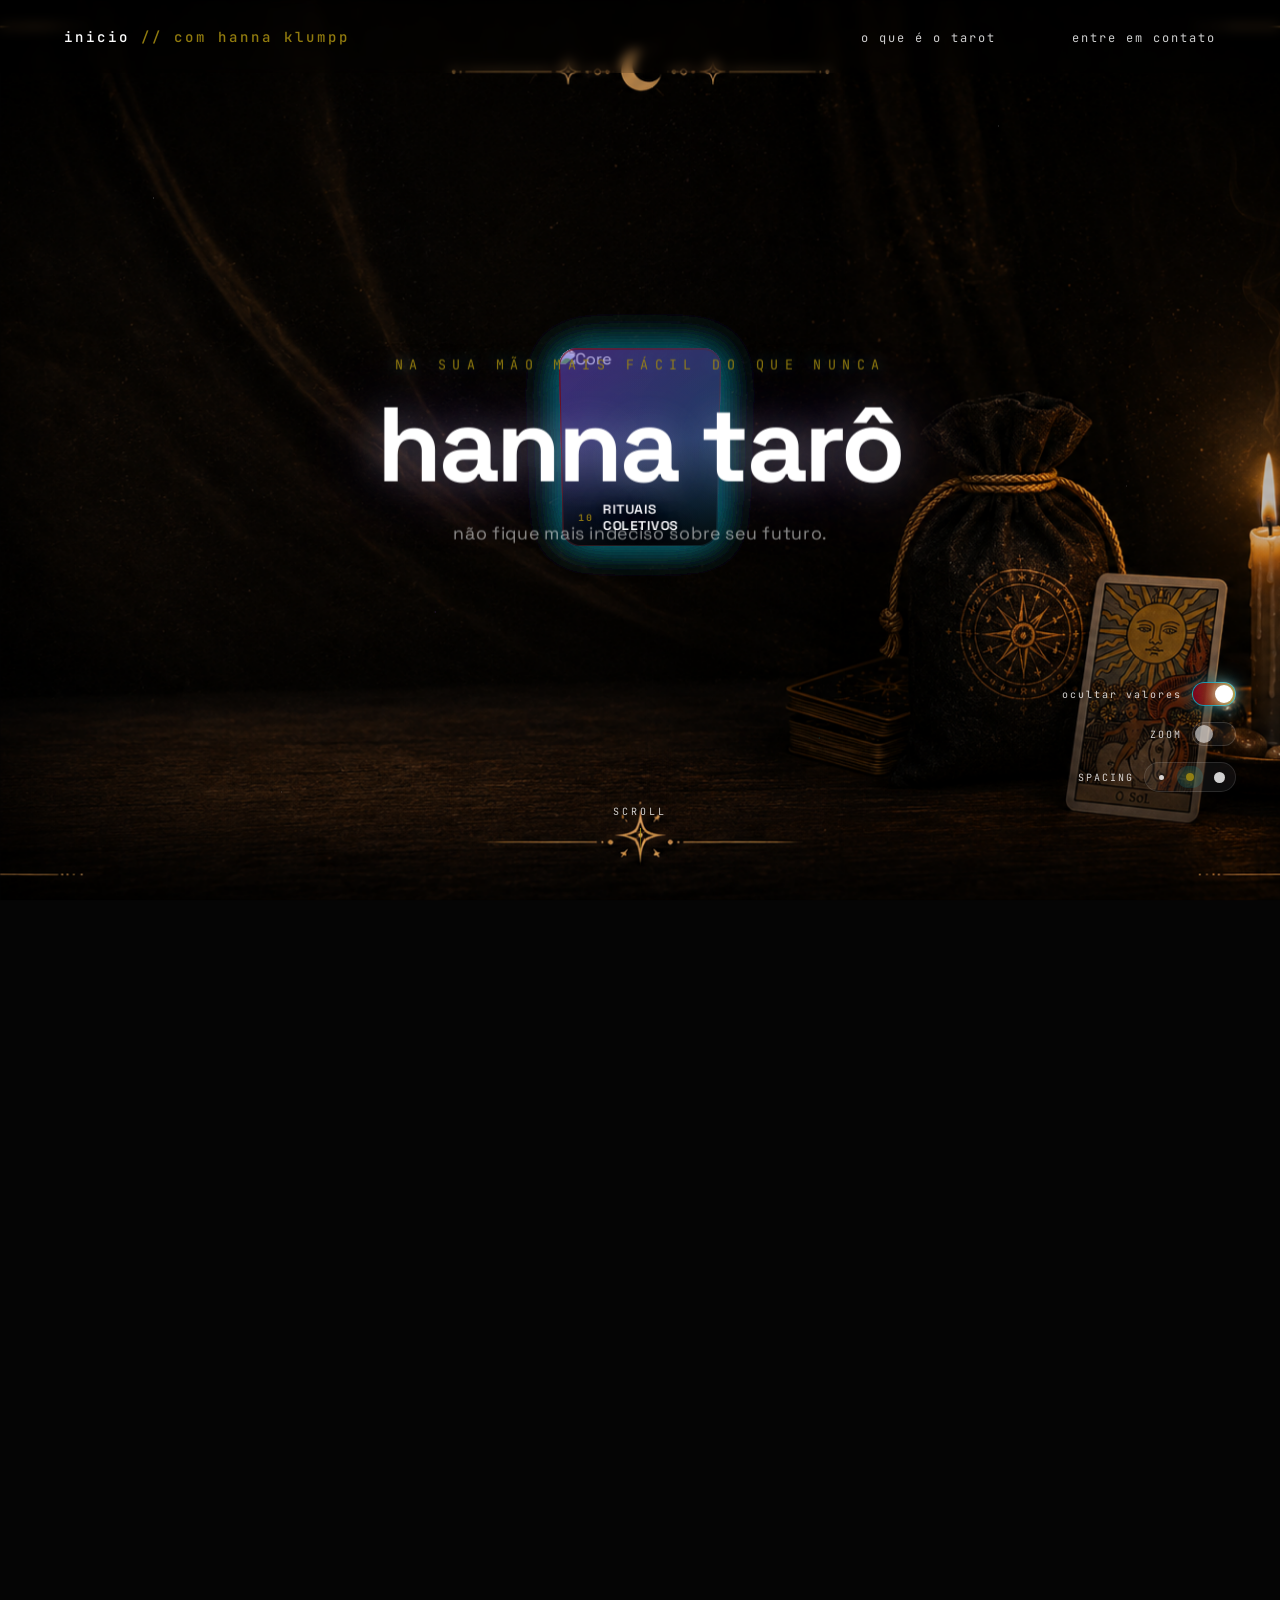
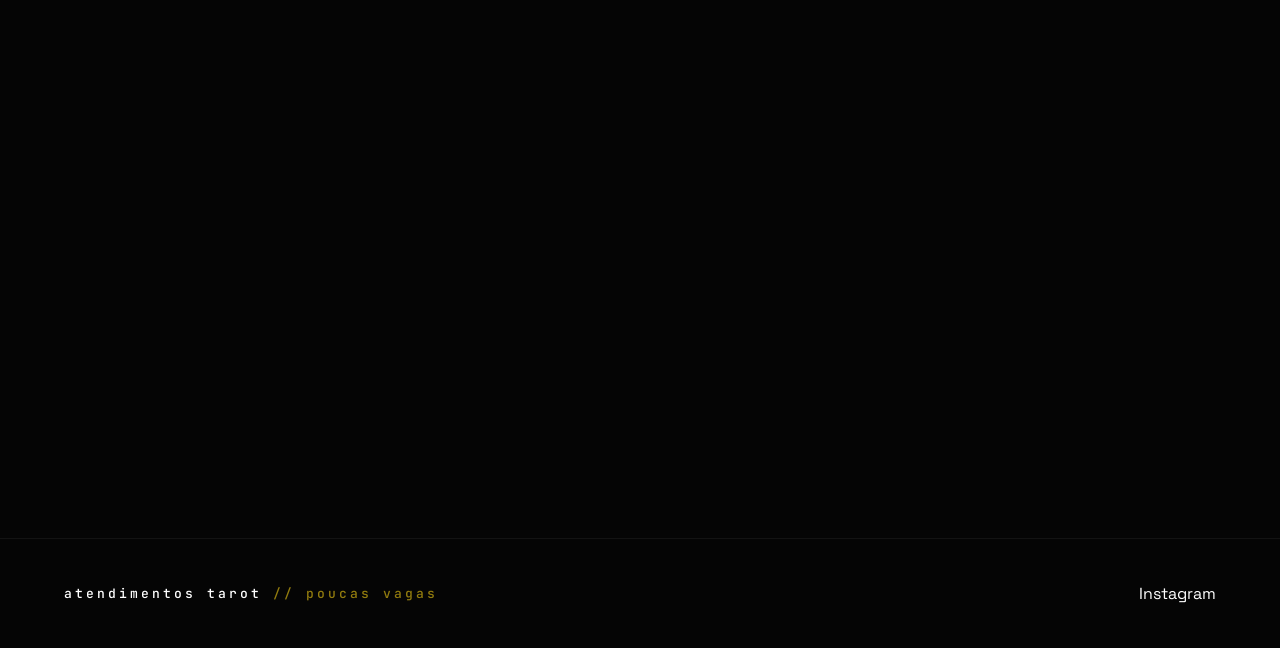
==== index.html @ 6a6d2244 "Adicionei CSS e JS ao index.html raiz" ====
<!DOCTYPE html>
<html lang="en">
<head>
  <meta charset="UTF-8">
  <title>Portfólio Hanna Klumpp</title>
  <!-- link para o CSS -->
  <link rel="stylesheet" href="taroapp/src/main/resource/static/tooplate-2167-orbital-style.css">
  <!-- link para o JS -->
  <script src="taroapp/src/main/resource/static/tooplate-1107-orbital-script.js" defer></script>
</head>
<meta charset="UTF-8">
<meta name="viewport" content="width=device-width, initial-scale=1.0">
<title>Consulta de Tarot Hanna Klumpp</title>

<!--

    Tooplate 2167 Orbital

    https://www.tooplate.com/view/2167-orbital

    Free HTML CSS Template

-->

<link rel="preconnect" href="https://fonts.googleapis.com">
<link rel="preconnect" href="https://fonts.gstatic.com" crossorigin>
<link href="https://fonts.googleapis.com/css2?family=Space+Grotesk:wght@400;500;600;700&family=JetBrains+Mono:wght@400;500&display=swap" rel="stylesheet">
<link rel="stylesheet" href="tooplate-2167-orbital-style.css">
</head>

<body class="visuals-on">

<div class="aura"></div>
<div class="stars"></div>

<nav class="nav">
  <div class="logo"><a href="#" class="logo">inicio<span> // com hanna klumpp</span></a></div>
  <ul class="nav-links">
    <li><a href="#system">o que é o tarot</a></li>
    <li><a href="#capabilities"></a></li>
    <li><a href="#launch">entre em contato</a></li>
  </ul>
  <button class="menu-toggle" aria-label="Open menu" aria-expanded="false">
    <span></span><span></span><span></span>
  </button>
</nav>

<div class="mobile-menu">
  <a href="#system">o que é o tarot</a>
  <a href="#capabilities"></a>
  <a href="#launch">entre em contato</a>
</div>

<header class="hero">
  <div class="stage">
    <div class="parallax">
      <div class="ring-tilt">
        <div class="ring" id="ring">

          <div class="panel">
            <div class="panel-face panel-face--text">
              <div class="p-num">1</div>
              <div>
                <div class="p-label">TIRAGEM INTUITIVA</div>
                <div class="p-meta">r$ 150,00</div>
              </div>
            </div>
            <div class="panel-face panel-face--image">
              <img src="images/image-01.jpg" alt="Vector" loading="lazy">
              <div class="panel-scrim"></div>
              <div class="panel-cap"><span class="p-num">1</span>TIRAGEM INTUITIVA</div>
            </div>
          </div>

          <div class="panel">
            <div class="panel-face panel-face--text">
              <div class="p-num">2</div>
              <div>
                <div class="p-label">TIRAGEM COMPLETA</div>
                <div class="p-meta">r$ 199,99</div>
              </div>
            </div>
            <div class="panel-face panel-face--image">
              <img src="images/image-02.jpg" alt="Prism" loading="lazy">
              <div class="panel-scrim"></div>
              <div class="panel-cap"><span class="p-num">2</span>TIRAGEM COMPLETA</div>
            </div>
          </div>

          <div class="panel">
            <div class="panel-face panel-face--text">
              <div class="p-num">3</div>
              <div>
                <div class="p-label">VELA COM INTENÇÃO</div>
                <div class="p-meta">r$ 60,00</div>
              </div>
            </div>
            <div class="panel-face panel-face--image">
              <img src="images/image-03.jpg" alt="Pulse" loading="lazy">
              <div class="panel-scrim"></div>
              <div class="panel-cap"><span class="p-num">3</span>VELA COM INTENÇÃO</div>
            </div>
          </div>

          <div class="panel">
            <div class="panel-face panel-face--text">
              <div class="p-num">4</div>
              <div>
                <div class="p-label">TRABALHO AMOROSO</div>
                <div class="p-meta">r$ 150,00</div>
              </div>
            </div>
            <div class="panel-face panel-face--image">
              <img src="images/image-04.jpg" alt="Nova" loading="lazy">
              <div class="panel-scrim"></div>
              <div class="panel-cap"><span class="p-num">4</span>TRABALHO AMOROSO</div>
            </div>
          </div>

          <div class="panel">
            <div class="panel-face panel-face--text">
              <div class="p-num">5</div>
              <div>
                <div class="p-label">TRABALHO PARA PODER PESSOAL</div>
                <div class="p-meta">r$ 150,00</div>
              </div>
            </div>
            <div class="panel-face panel-face--image">
              <img src="images/image-05.jpg" alt="Flux" loading="lazy">
              <div class="panel-scrim"></div>
              <div class="panel-cap"><span class="p-num">5</span>TRABALHO PARA PODER PESSOAL</div>
            </div>
          </div>

          <div class="panel">
            <div class="panel-face panel-face--text">
              <div class="p-num">6</div>
              <div>
                <div class="p-label">CRISTAIS</div>
                <div class="p-meta">+ adicionais p energizar r$ 20,00</div>
              </div>
            </div>
            <div class="panel-face panel-face--image">
              <img src="images/image-06.jpg" alt="Halo" loading="lazy">
              <div class="panel-scrim"></div>
              <div class="panel-cap"><span class="p-num">6</span>CRISTAIS</div>
            </div>
          </div>

          <div class="panel">
            <div class="panel-face panel-face--text">
              <div class="p-num">7</div>
              <div>
                <div class="p-label">SALMOS HOODOO</div>
                <div class="p-meta">+ adicionais p energizar r$ 20,00</div>
              </div>
            </div>
            <div class="panel-face panel-face--image">
              <img src="images/image-07.jpg" alt="Drift" loading="lazy">
              <div class="panel-scrim"></div>
              <div class="panel-cap"><span class="p-num">7</span>SALMOS HOODOO</div>
            </div>
          </div>

          <div class="panel">
            <div class="panel-face panel-face--text">
              <div class="p-num">8</div>
              <div>
                <div class="p-label">INCENSOS</div>
                <div class="p-meta">+ adicionais p energizar r$ 20,00</div>
              </div>
            </div>
            <div class="panel-face panel-face--image">
              <img src="images/image-08.jpg" alt="Echo" loading="lazy">
              <div class="panel-scrim"></div>
              <div class="panel-cap"><span class="p-num">8</span>INCENSOS</div>
            </div>
          </div>

          <div class="panel">
            <div class="panel-face panel-face--text">
              <div class="p-num">9</div>
              <div>
                <div class="p-label">fale cmg</div>
                <div class="p-meta">1199853-6426</div>
              </div>
            </div>
            <div class="panel-face panel-face--image">
              <img src="images/image-09.jpg" alt="Zenith" loading="lazy">
              <div class="panel-scrim"></div>
              <div class="panel-cap"><span class="p-num">9</span>fale cmg</div>
            </div>
          </div>

          <div class="panel">
            <div class="panel-face panel-face--text">
              <div class="p-num">10</div>
              <div>
                <div class="p-label">RITUAIS COLETIVOS</div>
                <div class="p-meta">consultar agenda</div>
              </div>
            </div>
            <div class="panel-face panel-face--image">
              <img src="images/image-10.jpg" alt="Core" loading="lazy">
              <div class="panel-scrim"></div>
              <div class="panel-cap"><span class="p-num">10</span>RITUAIS COLETIVOS</div>
            </div>
          </div>

        </div>
      </div>
      <div class="hero-text">
        <div class="eyebrow">NA SUA MÃO MAIS FÁCIL DO QUE NUNCA</div>
        <h1> hanna tarô </h1>
        <p> não fique mais indeciso sobre seu futuro.</p>
      </div>
    </div>
  </div>
  <div class="hero-controls">
    <div class="ctrl">
      <span class="ctrl-label">ocultar valores</span>
      <button class="switch" id="visualsSwitch" role="switch" aria-checked="true" aria-label="Toggle image visuals">
        <span class="knob"></span>
      </button>
    </div>
    <div class="ctrl">
      <span class="ctrl-label">ZOOM</span>
      <button class="switch" id="zoomSwitch" role="switch" aria-checked="false" aria-label="Zoom ring 24 percent larger">
        <span class="knob"></span>
      </button>
    </div>
    <div class="ctrl">
      <span class="ctrl-label">SPACING</span>
      <div class="spacing" role="group" aria-label="Ring spacing">
        <button class="spacing-step" data-space="0" aria-label="Tight spacing"><i></i></button>
        <button class="spacing-step is-active" data-space="1" aria-label="Default spacing"><i></i></button>
        <button class="spacing-step" data-space="2" aria-label="Wide spacing"><i></i></button>
      </div>
    </div>
  </div>
  <div class="scroll-cue">
    <span>SCROLL</span>
    <div class="line"></div>
  </div>
</header>

<section class="section" id="system">
  <div class="section-head reveal">
    <div class="eyebrow">// o que é o tarot</div>
    <h2>um caminho para o autoconhecimento</h2>
    <p>muitas pessoas associam o tarot à adivinhação do futuro mas a verdade é que ele é muito mais do que isso -em sua essência o Tarot é uma poderosa ferramenta de autoconhecimento e reflexão.</p>
  </div>
  <div class="features" id="capabilities">
    <div class="feature reveal">
      <div class="f-index">dica 1</div>
      <h3>respire</h3>
      <p>o tarot não te diz o que vai acontecer</p>
    </div>
    <div class="feature reveal">
      <div class="f-index">dica 2</div>
      <h3>compreenda</h3>
      <p>mas te ajuda a entender o que está acontecendo dentro de você</p>
    </div>
    <div class="feature reveal">
      <div class="f-index">dica 3</div>
      <h3>saia na frente</h3>
      <p>para que possa criar o futuro que deseja</p>
    </div>
  </div>
</section>

<section class="cta" id="launch">
  <div class="reveal">
    <h2>fale comigo</h2>
    <p>atendimento acolhedor, discreto e intuitivo</p>
    <a href="https://wa.me/5511998536426" target="_blank" rel="noopener noreferrer">zap</a>
  </div>
</section>

<footer class="footer">
  <div class="logo"><a href="#" class="logo">atendimentos tarot <span>// poucas vagas</span></a></div>
  <div class="social">
    <a href="https://www.instagram.com/instahanna.tarot/" target="_blank" rel="noopener noreferrer">Instagram</a>
  </div>
</footer>

<script src="tooplate-2167-orbital-script.js"></script>

</body>
</html>
---- taroapp/src/main/resource/static/tooplate-2167-orbital-style.css ----
/*

    Tooplate 2167 Orbital

    https://www.tooplate.com/view/2167-orbital

    Free HTML CSS Template

*/

/* ORBITAL // 297 - Void and Neon presentation template */

:root {
  --void: #050505;
  --violet: #800020e8;
  --cyan: #a48b10e2;
  --white: #ffffff;
  --dim: rgba(255, 255, 255, 0.55);
  --faint: rgba(255, 255, 255, 0.808);
  --ease: cubic-bezier(0.16, 1, 0.3, 1);
  --ring-radius: 360px;
}

* { margin: 0; padding: 0; box-sizing: border-box; }

html { scroll-behavior: smooth; }

body {
  background: var(--void);
  color: var(--white);
  font-family: 'Space Grotesk', sans-serif;
  overflow-x: hidden;
  -webkit-font-smoothing: antialiased;
}

a { color: inherit; text-decoration: none; }

/* Ambient void layers */
.aura {
  position: fixed;
  inset: -25%;
  background: url("images/FUNDO.png") no-repeat center center fixed;
  background-size: cover;

  z-index: 0;
  pointer-events: none;
  animation: drift 20s ease-in-out infinite alternate;
}

.stars {
  position: fixed;
  inset: 0;
  z-index: 0;
  pointer-events: none;
  opacity: 0.5;
  background-image:
    radial-gradient(1px 1px at 12% 22%, rgba(255, 255, 255, 0.7), transparent),
    radial-gradient(1px 1px at 78% 14%, rgba(255, 255, 255, 0.5), transparent),
    radial-gradient(1px 1px at 34% 68%, rgba(139, 92, 246, 0.6), transparent),
    radial-gradient(1px 1px at 64% 82%, rgba(6, 182, 212, 0.5), transparent),
    radial-gradient(1px 1px at 88% 54%, rgba(255, 255, 255, 0.4), transparent),
    radial-gradient(1px 1px at 22% 88%, rgba(255, 255, 255, 0.45), transparent),
    radial-gradient(1px 1px at 50% 32%, rgba(255, 255, 255, 0.3), transparent);
}

@keyframes drift {
  from { transform: translate3d(-2%, -1%, 0) scale(1); }
  to { transform: translate3d(2%, 3%, 0) scale(1.14); }
}

/* Navigation */
.nav {
  position: fixed;
  top: 0; left: 0; right: 0;
  z-index: 50;
  display: flex;
  align-items: center;
  justify-content: space-between;
  padding: 26px clamp(20px, 5vw, 64px);
  backdrop-filter: blur(6px);
}

.logo {
  font-family: 'JetBrains Mono', monospace;
  font-size: 14px;
  font-weight: 500;
  letter-spacing: 3px;
  color: var(--white);
}
.logo span { color: var(--cyan); }

.nav-links {
  display: flex;
  gap: 38px;
  list-style: none;
  align-items: center;
}
.nav-links a {
  font-family: 'JetBrains Mono', monospace;
  font-size: 12px;
  letter-spacing: 2px;
  color: var(--faint);
  transition: color 0.5s var(--ease), text-shadow 0.5s var(--ease);
  position: relative;
}
.nav-links a::before {
  content: '';
  width: 4px; height: 4px;
  border-radius: 50%;
  background: var(--cyan);
  position: absolute;
  left: -12px; top: 50%;
  transform: translateY(-50%) scale(0);
  transition: transform 0.5s var(--ease);
  box-shadow: 0 0 8px var(--cyan);
}
.nav-links a:hover {
  color: var(--white);
  text-shadow: 0 0 14px rgba(6, 182, 212, 0.7);
}
.nav-links a:hover::before { transform: translateY(-50%) scale(1); }

.menu-toggle {
  display: none;
  flex-direction: column;
  gap: 5px;
  background: none;
  border: none;
  cursor: pointer;
  padding: 6px;
}
.menu-toggle span {
  width: 24px; height: 2px;
  background: var(--white);
  transition: transform 0.4s var(--ease), opacity 0.4s var(--ease);
}

/* Mobile menu overlay */
.mobile-menu {
  position: fixed;
  inset: 0;
  z-index: 49;
  background: rgba(5, 5, 5, 0.96);
  backdrop-filter: blur(16px);
  display: flex;
  flex-direction: column;
  align-items: center;
  justify-content: center;
  gap: 30px;
  padding: 80px 24px;
  overflow-y: auto;
  opacity: 0;
  visibility: hidden;
  transition: opacity 0.5s var(--ease), visibility 0.5s var(--ease);
}
.mobile-menu.open { opacity: 1; visibility: visible; }
.mobile-menu a {
  font-family: 'JetBrains Mono', monospace;
  font-size: 20px;
  letter-spacing: 3px;
  color: var(--dim);
  transition: color 0.4s var(--ease);
}
.mobile-menu a:hover { color: var(--cyan); }

/* Hero with orbital ring */
.hero {
  position: relative;
  z-index: 2;
  height: 100vh;
  min-height: 640px;
  display: flex;
  align-items: center;
  justify-content: center;
}

.stage {
  position: absolute;
  inset: 0;
  display: flex;
  align-items: center;
  justify-content: center;
  perspective: 1300px;
  cursor: grab;
  touch-action: pan-y;
  user-select: none;
  -webkit-user-select: none;
}
.stage.dragging { cursor: grabbing; }
.stage.dragging .panel { cursor: grabbing; }

.parallax {
  position: relative;
  width: 1px; height: 1px;
  transform-style: preserve-3d;
  transition: transform 0.6s var(--ease);
}

.hero-text {
  position: absolute;
  top: 50%; left: 50%;
  transform: translate(-50%, -50%) translateZ(40px);
  text-align: center;
  width: 90vw;
  max-width: 760px;
  pointer-events: none;
}
.eyebrow {
  font-family: 'JetBrains Mono', monospace;
  font-size: clamp(10px, 1.4vw, 13px);
  letter-spacing: 6px;
  color: var(--cyan);
  text-shadow: 0 0 16px rgba(6, 182, 212, 0.6);
  margin-bottom: 22px;
}
.hero-text h1 {
  font-size: clamp(2.8rem, 9vw, 6.4rem);
  font-weight: 700;
  line-height: 0.94;
  letter-spacing: -0.03em;
  color: var(--white);
  text-shadow: 0 0 38px rgba(255, 255, 255, 0.28), 0 0 80px rgba(139, 92, 246, 0.32);
}
.hero-text p {
  margin-top: 26px;
  font-size: clamp(0.92rem, 2vw, 1.08rem);
  color: var(--dim);
  letter-spacing: 0.4px;
  max-width: 440px;
  margin-left: auto;
  margin-right: auto;
}

/* The orbital ring */
.ring-tilt {
  position: absolute;
  top: 0; left: 0;
  transform-style: preserve-3d;
  transform: rotateX(var(--tiltX, -20deg)) scale3d(var(--zoom, 1), var(--zoom, 1), var(--zoom, 1));
  transition: transform 0.8s var(--ease);
}
.ring {
  position: absolute;
  top: 0; left: 0;
  transform-style: preserve-3d;
  will-change: transform;
}

.panel {
  position: absolute;
  top: 0; left: 0;
  width: 158px;
  height: 210px;
  margin-left: -79px;
  margin-top: -105px;
  border-radius: 18px;
  background: rgba(255, 255, 255, 0.035);
  backdrop-filter: blur(9px);
  -webkit-backdrop-filter: blur(8px);
  box-shadow: inset 0 0 34px rgba(139, 92, 246, 0.16), 0 0 42px rgba(6, 182, 212, 0.1);
  transform: rotateY(var(--ry)) translateZ(var(--tz)) rotateZ(var(--rz)) scale(var(--s, 1));
  transition: transform 0.7s var(--ease), box-shadow 0.7s var(--ease);
  cursor: pointer;
}
/* 1px gradient border via masked pseudo element */
.panel::after {
  content: '';
  position: absolute;
  inset: 0;
  border-radius: inherit;
  padding: 1px;
  background: linear-gradient(to bottom right, rgba(117, 2, 2, 0.929), rgba(6, 182, 212, 0.2));
  -webkit-mask: linear-gradient(#fff 0 0) content-box, linear-gradient(#fff 0 0);
  mask: linear-gradient(#fff 0 0) content-box, linear-gradient(#fff 0 0);
  -webkit-mask-composite: xor;
  mask-composite: exclude;
  transition: background 0.7s var(--ease), opacity 0.7s var(--ease);
}
.panel:hover {
  --s: 1.1;
  box-shadow: inset 0 0 44px rgba(117, 2, 2, 0.929), 0 0 60px rgba(6, 182, 212, 0.4);
}
.panel:hover::after {
  background: linear-gradient(to bottom right, rgba(139, 92, 246, 0.95), rgba(6, 182, 212, 0.7));
}
.panel .p-num {
  font-family: 'JetBrains Mono', monospace;
  font-size: 10px;
  letter-spacing: 2px;
  color: var(--cyan);
}
.panel .p-label {
  font-size: 14px;
  font-weight: 600;
  letter-spacing: 0.5px;
}
.panel .p-meta {
  font-family: 'JetBrains Mono', monospace;
  font-size: 9px;
  letter-spacing: 1px;
  color: var(--faint);
}

/* Two stacked faces per panel, crossfaded by the toggle with a staggered delay */
.panel-face {
  position: absolute;
  inset: 0;
  border-radius: inherit;
  transition: opacity 0.8s var(--ease);
  transition-delay: calc(var(--i, 0) * 0.045s);
}
.panel-face--text {
  padding: 18px;
  display: flex;
  flex-direction: column;
  justify-content: space-between;
  opacity: 1;
}
.panel-face--image {
  overflow: hidden;
  opacity: 0;
  background: linear-gradient(140deg, #1a1030, #0a1f26);
}
.panel-face--image img {
  width: 100%;
  height: 100%;
  object-fit: cover;
  display: block;
  transform: scale(1.08);
  transition: transform 1.3s var(--ease);
  transition-delay: calc(var(--i, 0) * 0.045s);
}
.panel-scrim {
  position: absolute;
  inset: 0;
  background:
    linear-gradient(to top, rgba(5, 5, 5, 0.92), rgba(5, 5, 5, 0.08) 56%),
    linear-gradient(140deg, rgba(139, 92, 246, 0.4), rgba(6, 182, 212, 0.28));
  transition: opacity 0.6s var(--ease);
}
.panel:hover .panel-scrim { opacity: 0; }
.panel-cap {
  position: absolute;
  bottom: 14px;
  left: 16px;
  right: 16px;
  display: flex;
  align-items: center;
  gap: 9px;
  font-size: 14px;
  font-weight: 600;
  letter-spacing: 0.5px;
  color: var(--white);
  text-shadow: 0 2px 12px rgba(0, 0, 0, 0.95), 0 0 22px rgba(0, 0, 0, 0.7);
}

/* Toggle ON state */
.visuals-on .panel-face--text { opacity: 0; }
.visuals-on .panel-face--image { opacity: 1; }
.visuals-on .panel-face--image img { transform: scale(1); }

/* HUD controls docked bottom right */
.hero-controls {
  position: absolute;
  right: clamp(18px, 4vw, 44px);
  bottom: clamp(80px, 12vh, 110px);
  z-index: 5;
  display: flex;
  flex-direction: column;
  align-items: flex-end;
  gap: 16px;
}
.ctrl {
  display: flex;
  align-items: center;
  gap: 10px;
}
.ctrl-label {
  font-family: 'JetBrains Mono', monospace;
  font-size: 10px;
  letter-spacing: 2px;
  color: var(--faint);
}
.switch {
  position: relative;
  width: 44px;
  height: 24px;
  border-radius: 24px;
  background: rgba(255, 255, 255, 0.06);
  border: 1px solid rgba(255, 255, 255, 0.14);
  cursor: pointer;
  padding: 0;
  transition: background 0.6s var(--ease), border-color 0.6s var(--ease), box-shadow 0.6s var(--ease);
}
.switch .knob {
  position: absolute;
  top: 2px;
  left: 2px;
  width: 18px;
  height: 18px;
  border-radius: 50%;
  background: var(--dim);
  transition: transform 0.6s var(--ease), background 0.6s var(--ease), box-shadow 0.6s var(--ease);
}
.switch[aria-checked="true"] {
  background: linear-gradient(to right, var(--violet), var(--cyan));
  border-color: rgba(6, 182, 212, 0.8);
  box-shadow: 0 0 20px rgba(6, 182, 212, 0.5);
}
.switch[aria-checked="true"] .knob {
  transform: translateX(20px);
  background: var(--white);
  box-shadow: 0 0 12px rgba(255, 255, 255, 0.9);
}
.switch:focus-visible {
  outline: 2px solid var(--cyan);
  outline-offset: 4px;
}

/* 3 step ring spacing */
.spacing {
  display: flex;
  gap: 3px;
  padding: 3px;
  border-radius: 24px;
  background: rgba(255, 255, 255, 0.05);
  border: 1px solid rgba(255, 255, 255, 0.12);
}
.spacing-step {
  width: 26px;
  height: 22px;
  display: flex;
  align-items: center;
  justify-content: center;
  background: none;
  border: none;
  border-radius: 18px;
  cursor: pointer;
  transition: background 0.5s var(--ease);
}
.spacing-step i {
  display: block;
  border-radius: 50%;
  background: var(--faint);
  transition: background 0.5s var(--ease), box-shadow 0.5s var(--ease);
}
.spacing-step:nth-child(1) i { width: 5px; height: 5px; }
.spacing-step:nth-child(2) i { width: 8px; height: 8px; }
.spacing-step:nth-child(3) i { width: 11px; height: 11px; }
.spacing-step.is-active { background: rgba(6, 182, 212, 0.14); }
.spacing-step.is-active i { background: var(--cyan); box-shadow: 0 0 10px var(--cyan); }
.spacing-step:focus-visible { outline: 2px solid var(--cyan); outline-offset: 2px; }

.scroll-cue {
  position: absolute;
  bottom: 34px; left: 50%;
  transform: translateX(-50%);
  z-index: 3;
  font-family: 'JetBrains Mono', monospace;
  font-size: 10px;
  letter-spacing: 3px;
  color: var(--faint);
  display: flex;
  flex-direction: column;
  align-items: center;
  gap: 10px;
}
.scroll-cue .line {
  width: 1px; height: 38px;
  background: linear-gradient(var(--cyan), transparent);
  animation: pulse-line 2.4s ease-in-out infinite;
}
@keyframes pulse-line {
  0%, 100% { opacity: 0.3; }
  50% { opacity: 1; }
}

/* Content sections */
.section {
  position: relative;
  z-index: 2;
  padding: clamp(90px, 14vh, 160px) clamp(20px, 6vw, 90px);
  max-width: 1240px;
  margin: 0 auto;
}
.section-head {
  margin-bottom: 64px;
  max-width: 620px;
}
.section-head .eyebrow { text-align: left; margin-bottom: 18px; }
.section-head h2 {
  font-size: clamp(2rem, 5vw, 3.4rem);
  font-weight: 600;
  line-height: 1.02;
  letter-spacing: -0.02em;
  text-shadow: 0 0 30px rgba(255, 255, 255, 0.16);
}
.section-head p {
  margin-top: 20px;
  color: var(--dim);
  font-size: 1.02rem;
  line-height: 1.6;
}

.features {
  display: grid;
  grid-template-columns: repeat(3, 1fr);
  gap: 22px;
}
.feature {
  position: relative;
  padding: 40px 30px 36px;
  border-radius: 16px;
  background: rgba(255, 255, 255, 0.025);
  border: 1px solid rgba(255, 255, 255, 0.06);
  backdrop-filter: blur(8px);
  overflow: hidden;
  transition: transform 0.7s var(--ease), background 0.7s var(--ease);
}
.feature::before {
  content: '';
  position: absolute;
  top: 0; left: 0; right: 0;
  height: 2px;
  background: var(--cyan);
  box-shadow: 0 0 18px var(--cyan), 0 0 6px var(--cyan);
  animation: pulse-top 3.2s ease-in-out infinite;
}
.feature:nth-child(2)::before { animation-delay: 1s; }
.feature:nth-child(3)::before { animation-delay: 2s; }
@keyframes pulse-top {
  0%, 100% { opacity: 0.35; }
  50% { opacity: 1; }
}
.feature:hover {
  transform: translateY(-6px);
  background: rgba(255, 255, 255, 0.05);
}
.feature .f-index {
  font-family: 'JetBrains Mono', monospace;
  font-size: 12px;
  letter-spacing: 2px;
  color: var(--violet);
  margin-bottom: 22px;
}
.feature h3 {
  font-size: 1.4rem;
  font-weight: 600;
  margin-bottom: 14px;
  letter-spacing: -0.01em;
}
.feature p {
  color: var(--dim);
  font-size: 0.94rem;
  line-height: 1.62;
}

/* Closing call to action */
.cta {
  position: relative;
  z-index: 2;
  text-align: center;
  padding: clamp(100px, 16vh, 180px) 24px;
}
.cta h2 {
  font-size: clamp(2.2rem, 7vw, 4.6rem);
  font-weight: 700;
  letter-spacing: -0.03em;
  line-height: 1;
  text-shadow: 0 0 40px rgba(139, 92, 246, 0.4);
}
.cta p {
  margin: 24px auto 42px;
  max-width: 460px;
  color: var(--dim);
  font-size: 1.02rem;
}
.btn {
  display: inline-block;
  position: relative;
  font-family: 'JetBrains Mono', monospace;
  font-size: 13px;
  letter-spacing: 3px;
  padding: 18px 42px;
  border-radius: 50px;
  color: var(--white);
  background: rgba(255, 255, 255, 0.04);
  border: 1px solid transparent;
  background-clip: padding-box;
  transition: transform 0.6s var(--ease), box-shadow 0.6s var(--ease);
  overflow: hidden;
}
.btn::after {
  content: '';
  position: absolute;
  inset: 0;
  border-radius: inherit;
  padding: 1px;
  background: linear-gradient(to right, var(--violet), var(--cyan));
  -webkit-mask: linear-gradient(#fff 0 0) content-box, linear-gradient(#fff 0 0);
  mask: linear-gradient(#fff 0 0) content-box, linear-gradient(#fff 0 0);
  -webkit-mask-composite: xor;
  mask-composite: exclude;
}
.btn:hover {
  transform: translateY(-3px) scale(1.04);
  box-shadow: 0 0 40px rgba(139, 92, 246, 0.5), 0 0 18px rgba(6, 182, 212, 0.4);
}

/* Footer */
.footer {
  position: relative;
  z-index: 2;
  border-top: 1px solid rgba(255, 255, 255, 0.06);
  padding: 44px clamp(20px, 6vw, 64px);
  display: flex;
  align-items: center;
  justify-content: space-between;
  flex-wrap: wrap;
  gap: 16px;
}
.footer .logo { font-size: 13px; }
.footer .credit {
  font-family: 'JetBrains Mono', monospace;
  font-size: 11px;
  letter-spacing: 1px;
  color: var(--faint);
}
.footer .credit a { color: var(--dim); transition: color 0.4s var(--ease); }
.footer .credit a:hover { color: var(--cyan); }

/* Scroll reveal */
.reveal {
  opacity: 0;
  transform: translateY(34px);
  transition: opacity 1s var(--ease), transform 1s var(--ease);
}
.reveal.visible {
  opacity: 1;
  transform: translateY(0);
}

/* Responsive */
@media (max-width: 900px) {
  .features { grid-template-columns: 1fr; }
}
@media (max-width: 720px) {
  .nav-links { display: none; }
  .menu-toggle { display: flex; }
  :root { --ring-radius: 220px; }
  .panel { width: 124px; height: 168px; margin-left: -62px; margin-top: -84px; }
  .ring-tilt { --tiltX: -14deg; }
}

/* Reduced motion */
@media (prefers-reduced-motion: reduce) {
  .aura, .ring, .scroll-cue .line, .feature::before { animation: none; }
  .parallax { transition: none; }
  .reveal { opacity: 1; transform: none; transition: none; }
  html { scroll-behavior: auto; }
}
.extra {
  margin: 0 2px;
  font-size: 6px;
  font-style: italic;
  color: #f3f2ef; /* dourado */
  display: inline-block;
  max-width: 300px; /* controla largura */
}
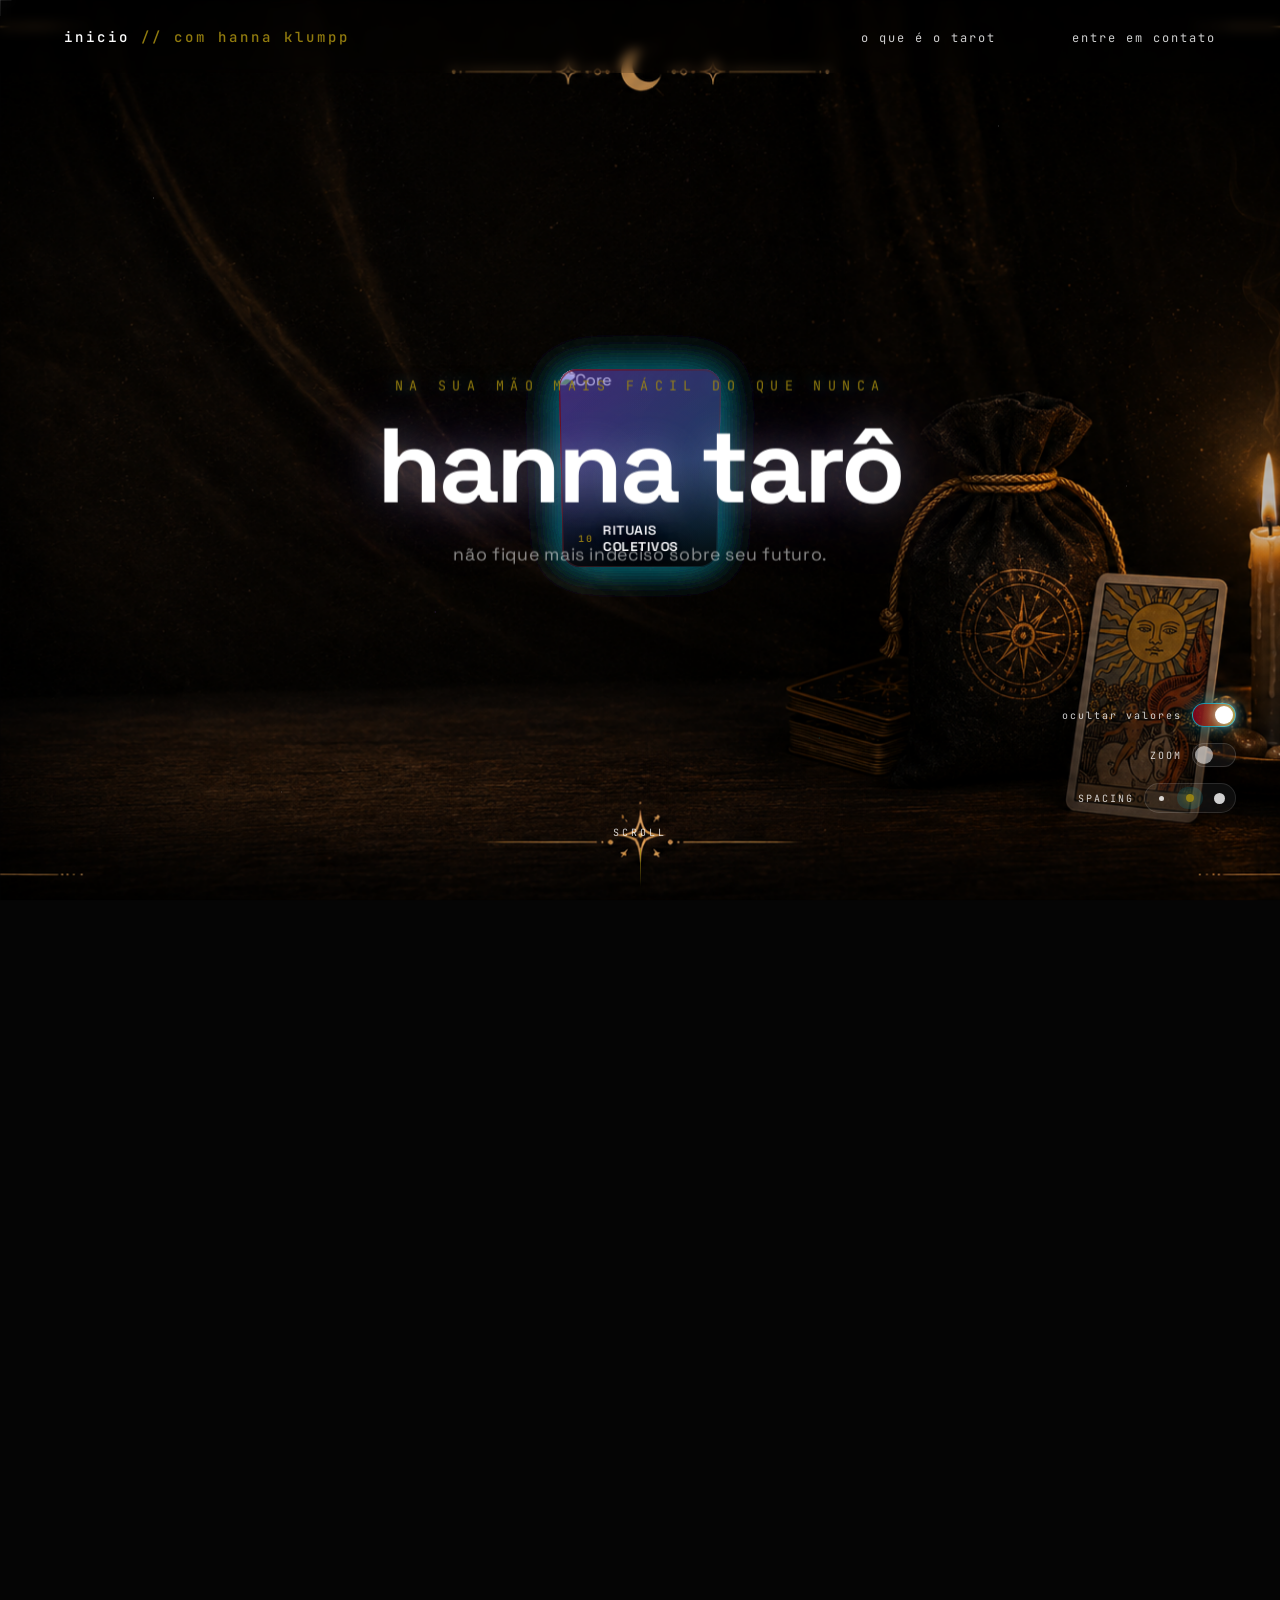
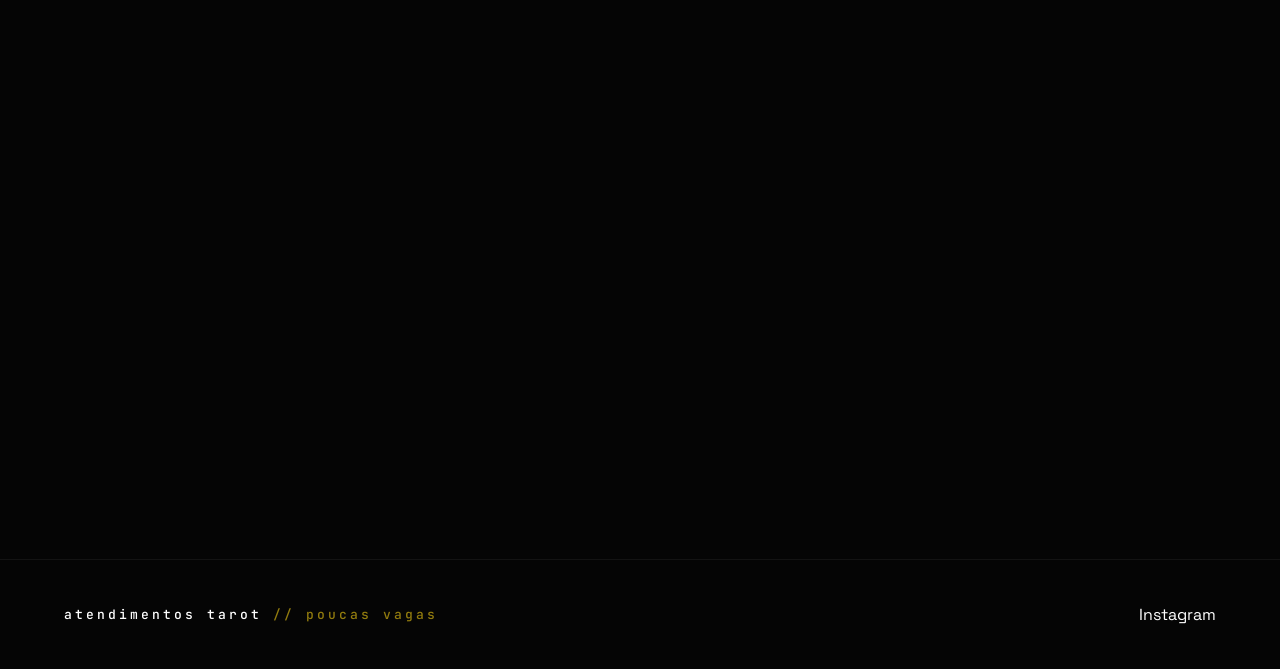
==== commit fb21b3b4: "Movi imagens para a pasta raiz" ====
--- a/index.html
+++ b/index.html
@@ -29,7 +29,7 @@
 </head>
 
 <body class="visuals-on">
-
+<img src="images/banner.png" alt="Banner do site">
 <div class="aura"></div>
 <div class="stars"></div>
 
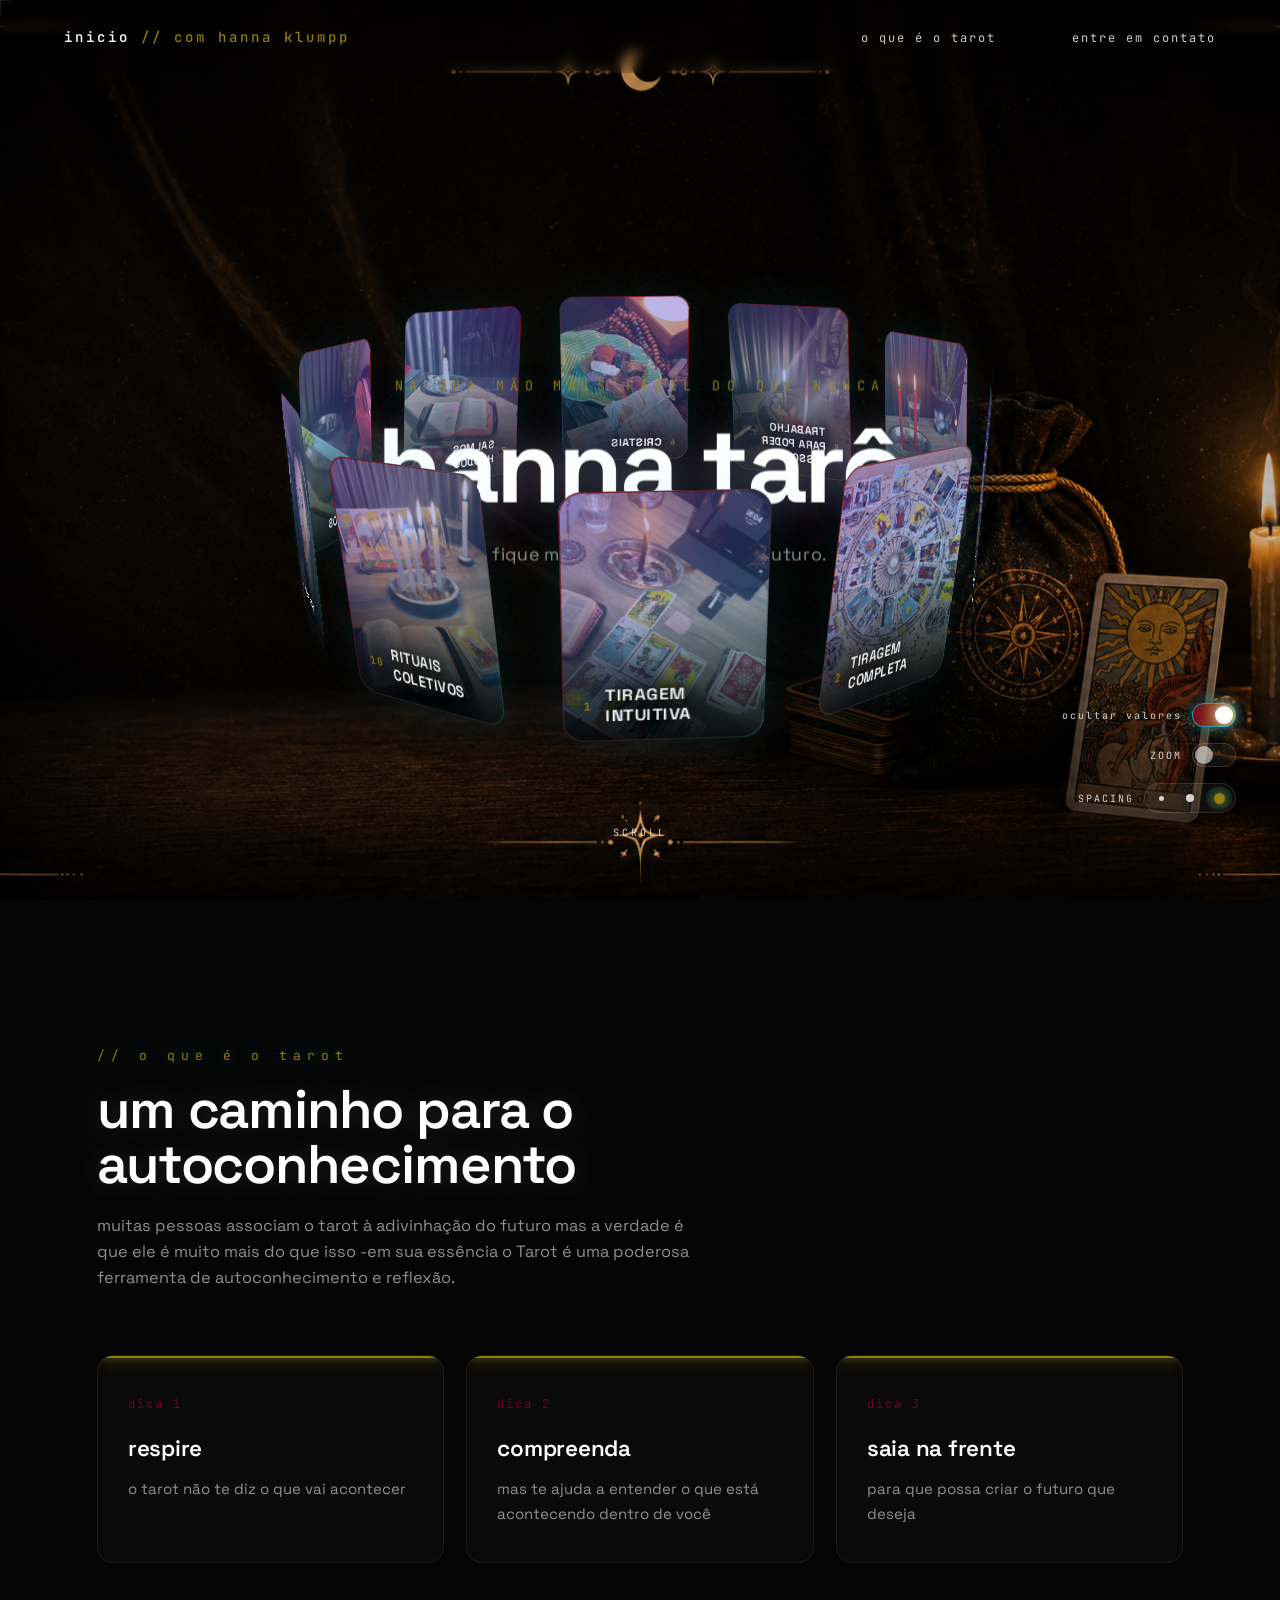
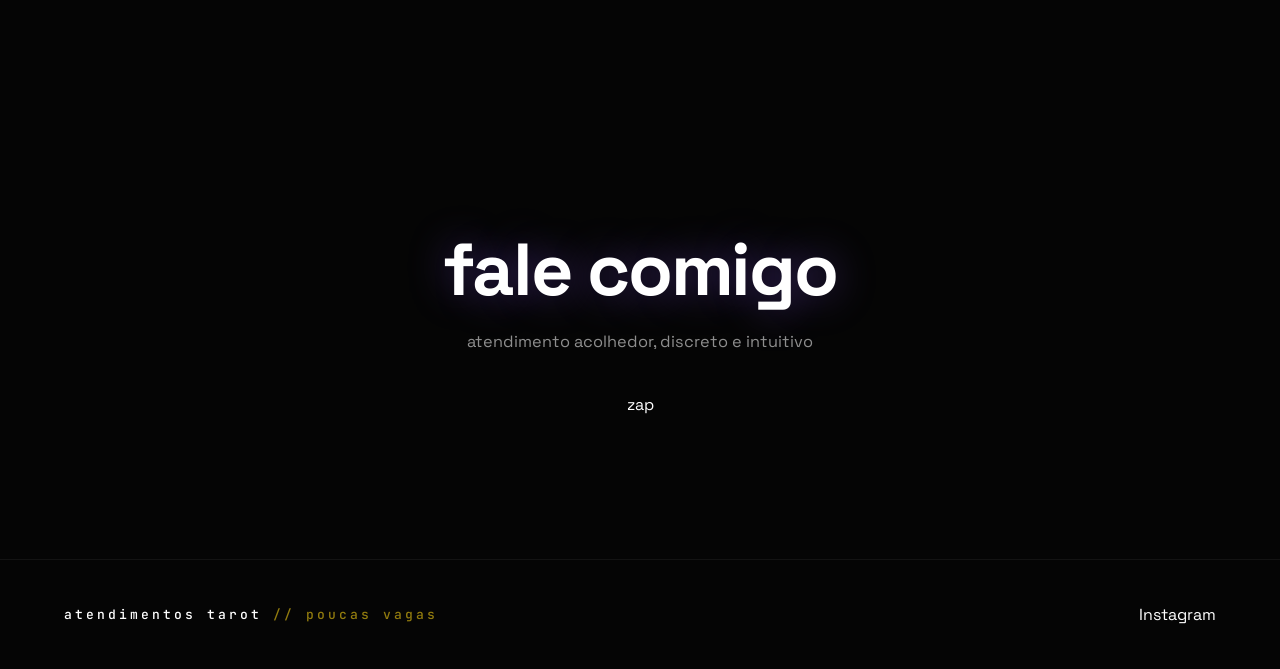
==== commit 89100d5b: "botao large" ====
--- a/index.html
+++ b/index.html
@@ -233,8 +233,8 @@
       <span class="ctrl-label">SPACING</span>
       <div class="spacing" role="group" aria-label="Ring spacing">
         <button class="spacing-step" data-space="0" aria-label="Tight spacing"><i></i></button>
-        <button class="spacing-step is-active" data-space="1" aria-label="Default spacing"><i></i></button>
-        <button class="spacing-step" data-space="2" aria-label="Wide spacing"><i></i></button>
+        <button class="spacing-step" data-space="1" aria-label="Default spacing"><i></i></button>
+        <button class="spacing-step is-active" data-space="2" aria-label="Wide spacing"><i></i></button>
       </div>
     </div>
   </div>
--- a/tooplate-2167-orbital-style.css
+++ b/tooplate-2167-orbital-style.css
@@ -0,0 +1,669 @@
+/*
+
+    Tooplate 2167 Orbital
+
+    https://www.tooplate.com/view/2167-orbital
+
+    Free HTML CSS Template
+
+*/
+
+/* ORBITAL // 297 - Void and Neon presentation template */
+
+:root {
+  --void: #050505;
+  --violet: #800020e8;
+  --cyan: #a48b10e2;
+  --white: #ffffff;
+  --dim: rgba(255, 255, 255, 0.55);
+  --faint: rgba(255, 255, 255, 0.808);
+  --ease: cubic-bezier(0.16, 1, 0.3, 1);
+  --ring-radius: 360px;
+}
+
+* { margin: 0; padding: 0; box-sizing: border-box; }
+
+html { scroll-behavior: smooth; }
+
+body {
+  background: var(--void);
+  color: var(--white);
+  font-family: 'Space Grotesk', sans-serif;
+  overflow-x: hidden;
+  -webkit-font-smoothing: antialiased;
+}
+
+a { color: inherit; text-decoration: none; }
+
+/* Ambient void layers */
+.aura {
+  position: fixed;
+  inset: -25%;
+  background: url("images/FUNDO.png") no-repeat center center fixed;
+  background-size: cover;
+
+  z-index: 0;
+  pointer-events: none;
+  animation: drift 20s ease-in-out infinite alternate;
+}
+
+.stars {
+  position: fixed;
+  inset: 0;
+  z-index: 0;
+  pointer-events: none;
+  opacity: 0.5;
+  background-image:
+    radial-gradient(1px 1px at 12% 22%, rgba(255, 255, 255, 0.7), transparent),
+    radial-gradient(1px 1px at 78% 14%, rgba(255, 255, 255, 0.5), transparent),
+    radial-gradient(1px 1px at 34% 68%, rgba(139, 92, 246, 0.6), transparent),
+    radial-gradient(1px 1px at 64% 82%, rgba(6, 182, 212, 0.5), transparent),
+    radial-gradient(1px 1px at 88% 54%, rgba(255, 255, 255, 0.4), transparent),
+    radial-gradient(1px 1px at 22% 88%, rgba(255, 255, 255, 0.45), transparent),
+    radial-gradient(1px 1px at 50% 32%, rgba(255, 255, 255, 0.3), transparent);
+}
+
+@keyframes drift {
+  from { transform: translate3d(-2%, -1%, 0) scale(1); }
+  to { transform: translate3d(2%, 3%, 0) scale(1.14); }
+}
+
+/* Navigation */
+.nav {
+  position: fixed;
+  top: 0; left: 0; right: 0;
+  z-index: 50;
+  display: flex;
+  align-items: center;
+  justify-content: space-between;
+  padding: 26px clamp(20px, 5vw, 64px);
+  backdrop-filter: blur(6px);
+}
+
+.logo {
+  font-family: 'JetBrains Mono', monospace;
+  font-size: 14px;
+  font-weight: 500;
+  letter-spacing: 3px;
+  color: var(--white);
+}
+.logo span { color: var(--cyan); }
+
+.nav-links {
+  display: flex;
+  gap: 38px;
+  list-style: none;
+  align-items: center;
+}
+.nav-links a {
+  font-family: 'JetBrains Mono', monospace;
+  font-size: 12px;
+  letter-spacing: 2px;
+  color: var(--faint);
+  transition: color 0.5s var(--ease), text-shadow 0.5s var(--ease);
+  position: relative;
+}
+.nav-links a::before {
+  content: '';
+  width: 4px; height: 4px;
+  border-radius: 50%;
+  background: var(--cyan);
+  position: absolute;
+  left: -12px; top: 50%;
+  transform: translateY(-50%) scale(0);
+  transition: transform 0.5s var(--ease);
+  box-shadow: 0 0 8px var(--cyan);
+}
+.nav-links a:hover {
+  color: var(--white);
+  text-shadow: 0 0 14px rgba(6, 182, 212, 0.7);
+}
+.nav-links a:hover::before { transform: translateY(-50%) scale(1); }
+
+.menu-toggle {
+  display: none;
+  flex-direction: column;
+  gap: 5px;
+  background: none;
+  border: none;
+  cursor: pointer;
+  padding: 6px;
+}
+.menu-toggle span {
+  width: 24px; height: 2px;
+  background: var(--white);
+  transition: transform 0.4s var(--ease), opacity 0.4s var(--ease);
+}
+
+/* Mobile menu overlay */
+.mobile-menu {
+  position: fixed;
+  inset: 0;
+  z-index: 49;
+  background: rgba(5, 5, 5, 0.96);
+  backdrop-filter: blur(16px);
+  display: flex;
+  flex-direction: column;
+  align-items: center;
+  justify-content: center;
+  gap: 30px;
+  padding: 80px 24px;
+  overflow-y: auto;
+  opacity: 0;
+  visibility: hidden;
+  transition: opacity 0.5s var(--ease), visibility 0.5s var(--ease);
+}
+.mobile-menu.open { opacity: 1; visibility: visible; }
+.mobile-menu a {
+  font-family: 'JetBrains Mono', monospace;
+  font-size: 20px;
+  letter-spacing: 3px;
+  color: var(--dim);
+  transition: color 0.4s var(--ease);
+}
+.mobile-menu a:hover { color: var(--cyan); }
+
+/* Hero with orbital ring */
+.hero {
+  position: relative;
+  z-index: 2;
+  height: 100vh;
+  min-height: 640px;
+  display: flex;
+  align-items: center;
+  justify-content: center;
+}
+
+.stage {
+  position: absolute;
+  inset: 0;
+  display: flex;
+  align-items: center;
+  justify-content: center;
+  perspective: 1300px;
+  cursor: grab;
+  touch-action: pan-y;
+  user-select: none;
+  -webkit-user-select: none;
+}
+.stage.dragging { cursor: grabbing; }
+.stage.dragging .panel { cursor: grabbing; }
+
+.parallax {
+  position: relative;
+  width: 1px; height: 1px;
+  transform-style: preserve-3d;
+  transition: transform 0.6s var(--ease);
+}
+
+.hero-text {
+  position: absolute;
+  top: 50%; left: 50%;
+  transform: translate(-50%, -50%) translateZ(40px);
+  text-align: center;
+  width: 90vw;
+  max-width: 760px;
+  pointer-events: none;
+}
+.eyebrow {
+  font-family: 'JetBrains Mono', monospace;
+  font-size: clamp(10px, 1.4vw, 13px);
+  letter-spacing: 6px;
+  color: var(--cyan);
+  text-shadow: 0 0 16px rgba(6, 182, 212, 0.6);
+  margin-bottom: 22px;
+}
+.hero-text h1 {
+  font-size: clamp(2.8rem, 9vw, 6.4rem);
+  font-weight: 700;
+  line-height: 0.94;
+  letter-spacing: -0.03em;
+  color: var(--white);
+  text-shadow: 0 0 38px rgba(255, 255, 255, 0.28), 0 0 80px rgba(139, 92, 246, 0.32);
+}
+.hero-text p {
+  margin-top: 26px;
+  font-size: clamp(0.92rem, 2vw, 1.08rem);
+  color: var(--dim);
+  letter-spacing: 0.4px;
+  max-width: 440px;
+  margin-left: auto;
+  margin-right: auto;
+}
+
+/* The orbital ring */
+.ring-tilt {
+  position: absolute;
+  top: 0; left: 0;
+  transform-style: preserve-3d;
+  transform: rotateX(var(--tiltX, -20deg)) scale3d(var(--zoom, 1), var(--zoom, 1), var(--zoom, 1));
+  transition: transform 0.8s var(--ease);
+}
+.ring {
+  position: absolute;
+  top: 0; left: 0;
+  transform-style: preserve-3d;
+  will-change: transform;
+}
+
+.panel {
+  position: absolute;
+  top: 0; left: 0;
+  width: 158px;
+  height: 210px;
+  margin-left: -79px;
+  margin-top: -105px;
+  border-radius: 18px;
+  background: rgba(255, 255, 255, 0.035);
+  backdrop-filter: blur(9px);
+  -webkit-backdrop-filter: blur(8px);
+  box-shadow: inset 0 0 34px rgba(139, 92, 246, 0.16), 0 0 42px rgba(6, 182, 212, 0.1);
+  transform: rotateY(var(--ry)) translateZ(var(--tz)) rotateZ(var(--rz)) scale(var(--s, 1));
+  transition: transform 0.7s var(--ease), box-shadow 0.7s var(--ease);
+  cursor: pointer;
+}
+/* 1px gradient border via masked pseudo element */
+.panel::after {
+  content: '';
+  position: absolute;
+  inset: 0;
+  border-radius: inherit;
+  padding: 1px;
+  background: linear-gradient(to bottom right, rgba(117, 2, 2, 0.929), rgba(6, 182, 212, 0.2));
+  -webkit-mask: linear-gradient(#fff 0 0) content-box, linear-gradient(#fff 0 0);
+  mask: linear-gradient(#fff 0 0) content-box, linear-gradient(#fff 0 0);
+  -webkit-mask-composite: xor;
+  mask-composite: exclude;
+  transition: background 0.7s var(--ease), opacity 0.7s var(--ease);
+}
+.panel:hover {
+  --s: 1.1;
+  box-shadow: inset 0 0 44px rgba(117, 2, 2, 0.929), 0 0 60px rgba(6, 182, 212, 0.4);
+}
+.panel:hover::after {
+  background: linear-gradient(to bottom right, rgba(139, 92, 246, 0.95), rgba(6, 182, 212, 0.7));
+}
+.panel .p-num {
+  font-family: 'JetBrains Mono', monospace;
+  font-size: 10px;
+  letter-spacing: 2px;
+  color: var(--cyan);
+}
+.panel .p-label {
+  font-size: 14px;
+  font-weight: 600;
+  letter-spacing: 0.5px;
+}
+.panel .p-meta {
+  font-family: 'JetBrains Mono', monospace;
+  font-size: 9px;
+  letter-spacing: 1px;
+  color: var(--faint);
+}
+
+/* Two stacked faces per panel, crossfaded by the toggle with a staggered delay */
+.panel-face {
+  position: absolute;
+  inset: 0;
+  border-radius: inherit;
+  transition: opacity 0.8s var(--ease);
+  transition-delay: calc(var(--i, 0) * 0.045s);
+}
+.panel-face--text {
+  padding: 18px;
+  display: flex;
+  flex-direction: column;
+  justify-content: space-between;
+  opacity: 1;
+}
+.panel-face--image {
+  overflow: hidden;
+  opacity: 0;
+  background: linear-gradient(140deg, #1a1030, #0a1f26);
+}
+.panel-face--image img {
+  width: 100%;
+  height: 100%;
+  object-fit: cover;
+  display: block;
+  transform: scale(1.08);
+  transition: transform 1.3s var(--ease);
+  transition-delay: calc(var(--i, 0) * 0.045s);
+}
+.panel-scrim {
+  position: absolute;
+  inset: 0;
+  background:
+    linear-gradient(to top, rgba(5, 5, 5, 0.92), rgba(5, 5, 5, 0.08) 56%),
+    linear-gradient(140deg, rgba(139, 92, 246, 0.4), rgba(6, 182, 212, 0.28));
+  transition: opacity 0.6s var(--ease);
+}
+.panel:hover .panel-scrim { opacity: 0; }
+.panel-cap {
+  position: absolute;
+  bottom: 14px;
+  left: 16px;
+  right: 16px;
+  display: flex;
+  align-items: center;
+  gap: 9px;
+  font-size: 14px;
+  font-weight: 600;
+  letter-spacing: 0.5px;
+  color: var(--white);
+  text-shadow: 0 2px 12px rgba(0, 0, 0, 0.95), 0 0 22px rgba(0, 0, 0, 0.7);
+}
+
+/* Toggle ON state */
+.visuals-on .panel-face--text { opacity: 0; }
+.visuals-on .panel-face--image { opacity: 1; }
+.visuals-on .panel-face--image img { transform: scale(1); }
+
+/* HUD controls docked bottom right */
+.hero-controls {
+  position: absolute;
+  right: clamp(18px, 4vw, 44px);
+  bottom: clamp(80px, 12vh, 110px);
+  z-index: 5;
+  display: flex;
+  flex-direction: column;
+  align-items: flex-end;
+  gap: 16px;
+}
+.ctrl {
+  display: flex;
+  align-items: center;
+  gap: 10px;
+}
+.ctrl-label {
+  font-family: 'JetBrains Mono', monospace;
+  font-size: 10px;
+  letter-spacing: 2px;
+  color: var(--faint);
+}
+.switch {
+  position: relative;
+  width: 44px;
+  height: 24px;
+  border-radius: 24px;
+  background: rgba(255, 255, 255, 0.06);
+  border: 1px solid rgba(255, 255, 255, 0.14);
+  cursor: pointer;
+  padding: 0;
+  transition: background 0.6s var(--ease), border-color 0.6s var(--ease), box-shadow 0.6s var(--ease);
+}
+.switch .knob {
+  position: absolute;
+  top: 2px;
+  left: 2px;
+  width: 18px;
+  height: 18px;
+  border-radius: 50%;
+  background: var(--dim);
+  transition: transform 0.6s var(--ease), background 0.6s var(--ease), box-shadow 0.6s var(--ease);
+}
+.switch[aria-checked="true"] {
+  background: linear-gradient(to right, var(--violet), var(--cyan));
+  border-color: rgba(6, 182, 212, 0.8);
+  box-shadow: 0 0 20px rgba(6, 182, 212, 0.5);
+}
+.switch[aria-checked="true"] .knob {
+  transform: translateX(20px);
+  background: var(--white);
+  box-shadow: 0 0 12px rgba(255, 255, 255, 0.9);
+}
+.switch:focus-visible {
+  outline: 2px solid var(--cyan);
+  outline-offset: 4px;
+}
+
+/* 3 step ring spacing */
+.spacing {
+  display: flex;
+  gap: 3px;
+  padding: 3px;
+  border-radius: 24px;
+  background: rgba(255, 255, 255, 0.05);
+  border: 1px solid rgba(255, 255, 255, 0.12);
+}
+.spacing-step {
+  width: 26px;
+  height: 22px;
+  display: flex;
+  align-items: center;
+  justify-content: center;
+  background: none;
+  border: none;
+  border-radius: 18px;
+  cursor: pointer;
+  transition: background 0.5s var(--ease);
+}
+.spacing-step i {
+  display: block;
+  border-radius: 50%;
+  background: var(--faint);
+  transition: background 0.5s var(--ease), box-shadow 0.5s var(--ease);
+}
+.spacing-step:nth-child(1) i { width: 5px; height: 5px; }
+.spacing-step:nth-child(2) i { width: 8px; height: 8px; }
+.spacing-step:nth-child(3) i { width: 11px; height: 11px; }
+.spacing-step.is-active { background: rgba(6, 182, 212, 0.14); }
+.spacing-step.is-active i { background: var(--cyan); box-shadow: 0 0 10px var(--cyan); }
+.spacing-step:focus-visible { outline: 2px solid var(--cyan); outline-offset: 2px; }
+
+.scroll-cue {
+  position: absolute;
+  bottom: 34px; left: 50%;
+  transform: translateX(-50%);
+  z-index: 3;
+  font-family: 'JetBrains Mono', monospace;
+  font-size: 10px;
+  letter-spacing: 3px;
+  color: var(--faint);
+  display: flex;
+  flex-direction: column;
+  align-items: center;
+  gap: 10px;
+}
+.scroll-cue .line {
+  width: 1px; height: 38px;
+  background: linear-gradient(var(--cyan), transparent);
+  animation: pulse-line 2.4s ease-in-out infinite;
+}
+@keyframes pulse-line {
+  0%, 100% { opacity: 0.3; }
+  50% { opacity: 1; }
+}
+
+/* Content sections */
+.section {
+  position: relative;
+  z-index: 2;
+  padding: clamp(90px, 14vh, 160px) clamp(20px, 6vw, 90px);
+  max-width: 1240px;
+  margin: 0 auto;
+}
+.section-head {
+  margin-bottom: 64px;
+  max-width: 620px;
+}
+.section-head .eyebrow { text-align: left; margin-bottom: 18px; }
+.section-head h2 {
+  font-size: clamp(2rem, 5vw, 3.4rem);
+  font-weight: 600;
+  line-height: 1.02;
+  letter-spacing: -0.02em;
+  text-shadow: 0 0 30px rgba(255, 255, 255, 0.16);
+}
+.section-head p {
+  margin-top: 20px;
+  color: var(--dim);
+  font-size: 1.02rem;
+  line-height: 1.6;
+}
+
+.features {
+  display: grid;
+  grid-template-columns: repeat(3, 1fr);
+  gap: 22px;
+}
+.feature {
+  position: relative;
+  padding: 40px 30px 36px;
+  border-radius: 16px;
+  background: rgba(255, 255, 255, 0.025);
+  border: 1px solid rgba(255, 255, 255, 0.06);
+  backdrop-filter: blur(8px);
+  overflow: hidden;
+  transition: transform 0.7s var(--ease), background 0.7s var(--ease);
+}
+.feature::before {
+  content: '';
+  position: absolute;
+  top: 0; left: 0; right: 0;
+  height: 2px;
+  background: var(--cyan);
+  box-shadow: 0 0 18px var(--cyan), 0 0 6px var(--cyan);
+  animation: pulse-top 3.2s ease-in-out infinite;
+}
+.feature:nth-child(2)::before { animation-delay: 1s; }
+.feature:nth-child(3)::before { animation-delay: 2s; }
+@keyframes pulse-top {
+  0%, 100% { opacity: 0.35; }
+  50% { opacity: 1; }
+}
+.feature:hover {
+  transform: translateY(-6px);
+  background: rgba(255, 255, 255, 0.05);
+}
+.feature .f-index {
+  font-family: 'JetBrains Mono', monospace;
+  font-size: 12px;
+  letter-spacing: 2px;
+  color: var(--violet);
+  margin-bottom: 22px;
+}
+.feature h3 {
+  font-size: 1.4rem;
+  font-weight: 600;
+  margin-bottom: 14px;
+  letter-spacing: -0.01em;
+}
+.feature p {
+  color: var(--dim);
+  font-size: 0.94rem;
+  line-height: 1.62;
+}
+
+/* Closing call to action */
+.cta {
+  position: relative;
+  z-index: 2;
+  text-align: center;
+  padding: clamp(100px, 16vh, 180px) 24px;
+}
+.cta h2 {
+  font-size: clamp(2.2rem, 7vw, 4.6rem);
+  font-weight: 700;
+  letter-spacing: -0.03em;
+  line-height: 1;
+  text-shadow: 0 0 40px rgba(139, 92, 246, 0.4);
+}
+.cta p {
+  margin: 24px auto 42px;
+  max-width: 460px;
+  color: var(--dim);
+  font-size: 1.02rem;
+}
+.btn {
+  display: inline-block;
+  position: relative;
+  font-family: 'JetBrains Mono', monospace;
+  font-size: 13px;
+  letter-spacing: 3px;
+  padding: 18px 42px;
+  border-radius: 50px;
+  color: var(--white);
+  background: rgba(255, 255, 255, 0.04);
+  border: 1px solid transparent;
+  background-clip: padding-box;
+  transition: transform 0.6s var(--ease), box-shadow 0.6s var(--ease);
+  overflow: hidden;
+}
+.btn::after {
+  content: '';
+  position: absolute;
+  inset: 0;
+  border-radius: inherit;
+  padding: 1px;
+  background: linear-gradient(to right, var(--violet), var(--cyan));
+  -webkit-mask: linear-gradient(#fff 0 0) content-box, linear-gradient(#fff 0 0);
+  mask: linear-gradient(#fff 0 0) content-box, linear-gradient(#fff 0 0);
+  -webkit-mask-composite: xor;
+  mask-composite: exclude;
+}
+.btn:hover {
+  transform: translateY(-3px) scale(1.04);
+  box-shadow: 0 0 40px rgba(139, 92, 246, 0.5), 0 0 18px rgba(6, 182, 212, 0.4);
+}
+
+/* Footer */
+.footer {
+  position: relative;
+  z-index: 2;
+  border-top: 1px solid rgba(255, 255, 255, 0.06);
+  padding: 44px clamp(20px, 6vw, 64px);
+  display: flex;
+  align-items: center;
+  justify-content: space-between;
+  flex-wrap: wrap;
+  gap: 16px;
+}
+.footer .logo { font-size: 13px; }
+.footer .credit {
+  font-family: 'JetBrains Mono', monospace;
+  font-size: 11px;
+  letter-spacing: 1px;
+  color: var(--faint);
+}
+.footer .credit a { color: var(--dim); transition: color 0.4s var(--ease); }
+.footer .credit a:hover { color: var(--cyan); }
+
+/* Scroll reveal */
+.reveal {
+  opacity: 0;
+  transform: translateY(34px);
+  transition: opacity 1s var(--ease), transform 1s var(--ease);
+}
+.reveal.visible {
+  opacity: 1;
+  transform: translateY(0);
+}
+
+/* Responsive */
+@media (max-width: 900px) {
+  .features { grid-template-columns: 1fr; }
+}
+@media (max-width: 720px) {
+  .nav-links { display: none; }
+  .menu-toggle { display: flex; }
+  :root { --ring-radius: 220px; }
+  .panel { width: 124px; height: 168px; margin-left: -62px; margin-top: -84px; }
+  .ring-tilt { --tiltX: -14deg; }
+}
+
+/* Reduced motion */
+@media (prefers-reduced-motion: reduce) {
+  .aura, .ring, .scroll-cue .line, .feature::before { animation: none; }
+  .parallax { transition: none; }
+  .reveal { opacity: 1; transform: none; transition: none; }
+  html { scroll-behavior: auto; }
+}
+.extra {
+  margin: 0 2px;
+  font-size: 6px;
+  font-style: italic;
+  color: #f3f2ef; /* dourado */
+  display: inline-block;
+  max-width: 300px; /* controla largura */
+}
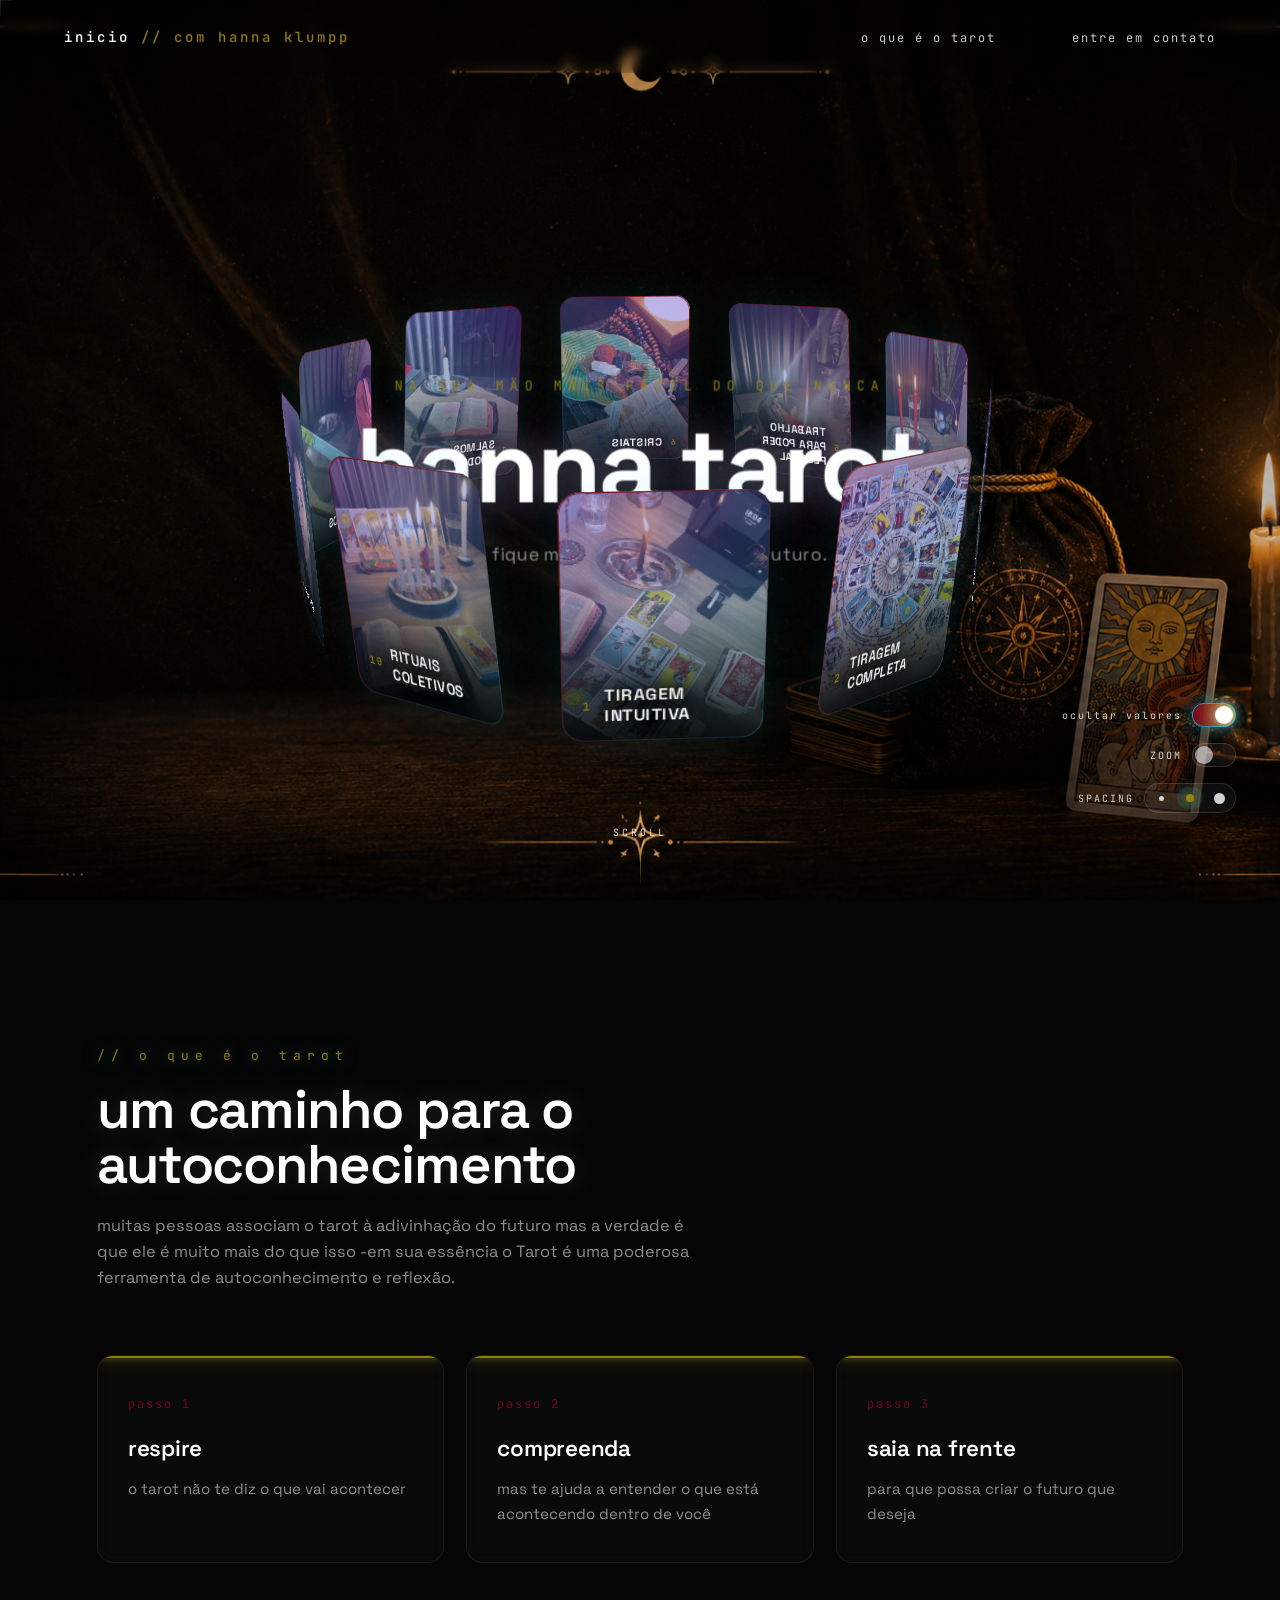
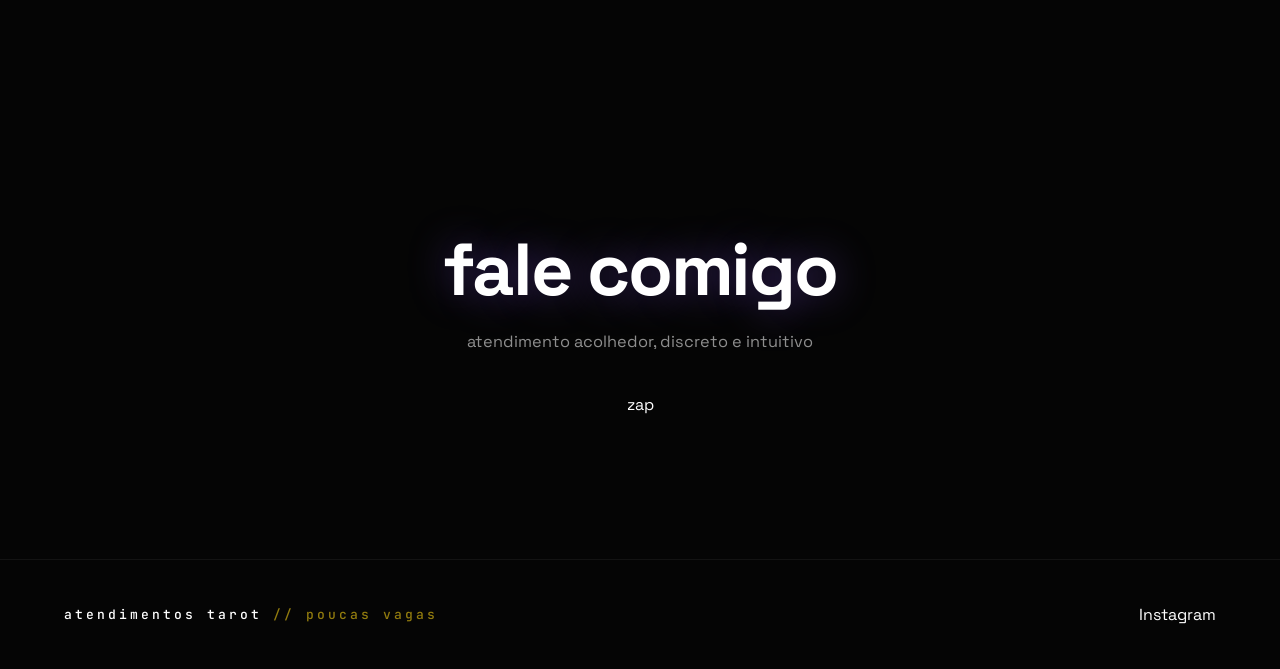
==== commit 27b50a31: "voltando zoom e alterando texto" ====
--- a/index.html
+++ b/index.html
@@ -211,7 +211,7 @@
       </div>
       <div class="hero-text">
         <div class="eyebrow">NA SUA MÃO MAIS FÁCIL DO QUE NUNCA</div>
-        <h1> hanna tarô </h1>
+        <h1> hanna tarot </h1>
         <p> não fique mais indeciso sobre seu futuro.</p>
       </div>
     </div>
@@ -233,8 +233,8 @@
       <span class="ctrl-label">SPACING</span>
       <div class="spacing" role="group" aria-label="Ring spacing">
         <button class="spacing-step" data-space="0" aria-label="Tight spacing"><i></i></button>
-        <button class="spacing-step" data-space="1" aria-label="Default spacing"><i></i></button>
-        <button class="spacing-step is-active" data-space="2" aria-label="Wide spacing"><i></i></button>
+        <button class="spacing-step is-active" data-space="1" aria-label="Default spacing"><i></i></button>
+        <button class="spacing-step" data-space="2" aria-label="Wide spacing"><i></i></button>
       </div>
     </div>
   </div>
@@ -252,17 +252,17 @@
   </div>
   <div class="features" id="capabilities">
     <div class="feature reveal">
-      <div class="f-index">dica 1</div>
+      <div class="f-index">passo 1</div>
       <h3>respire</h3>
       <p>o tarot não te diz o que vai acontecer</p>
     </div>
     <div class="feature reveal">
-      <div class="f-index">dica 2</div>
+      <div class="f-index">passo 2</div>
       <h3>compreenda</h3>
       <p>mas te ajuda a entender o que está acontecendo dentro de você</p>
     </div>
     <div class="feature reveal">
-      <div class="f-index">dica 3</div>
+      <div class="f-index">passo 3</div>
       <h3>saia na frente</h3>
       <p>para que possa criar o futuro que deseja</p>
     </div>
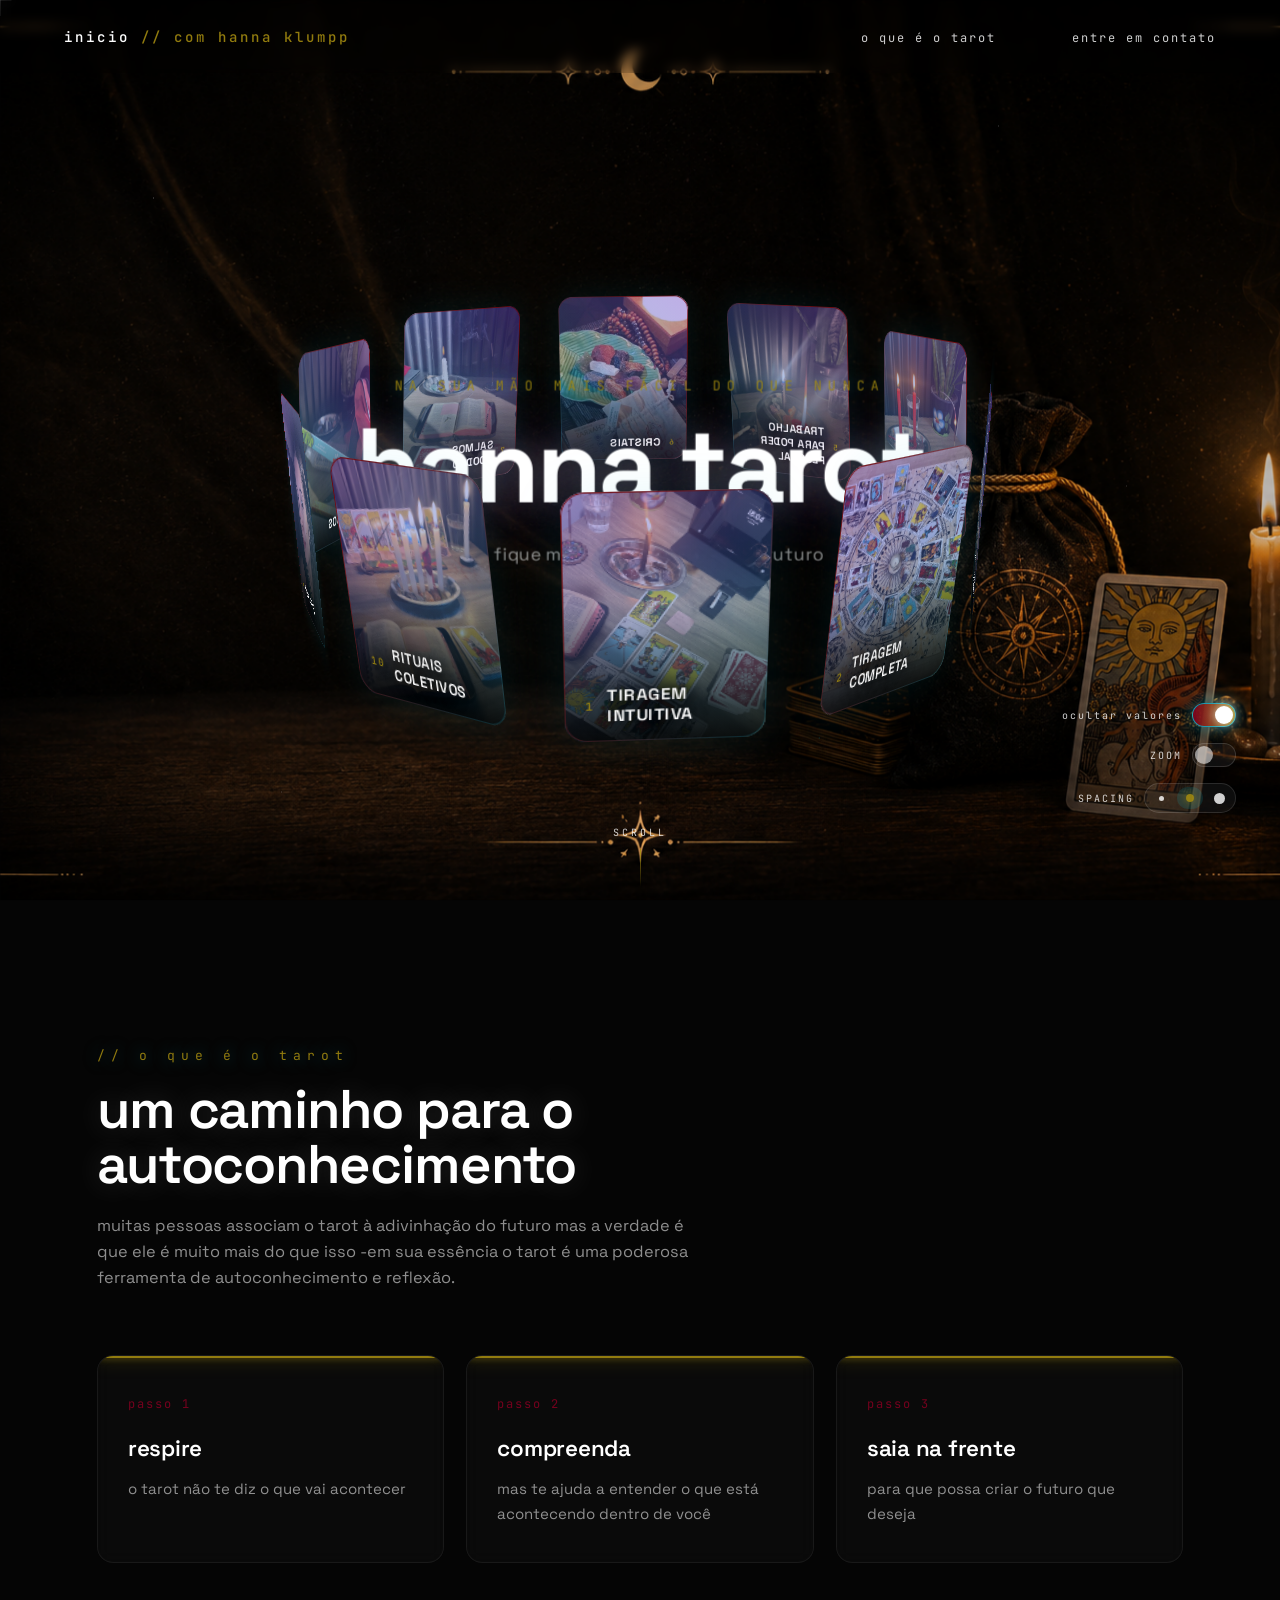
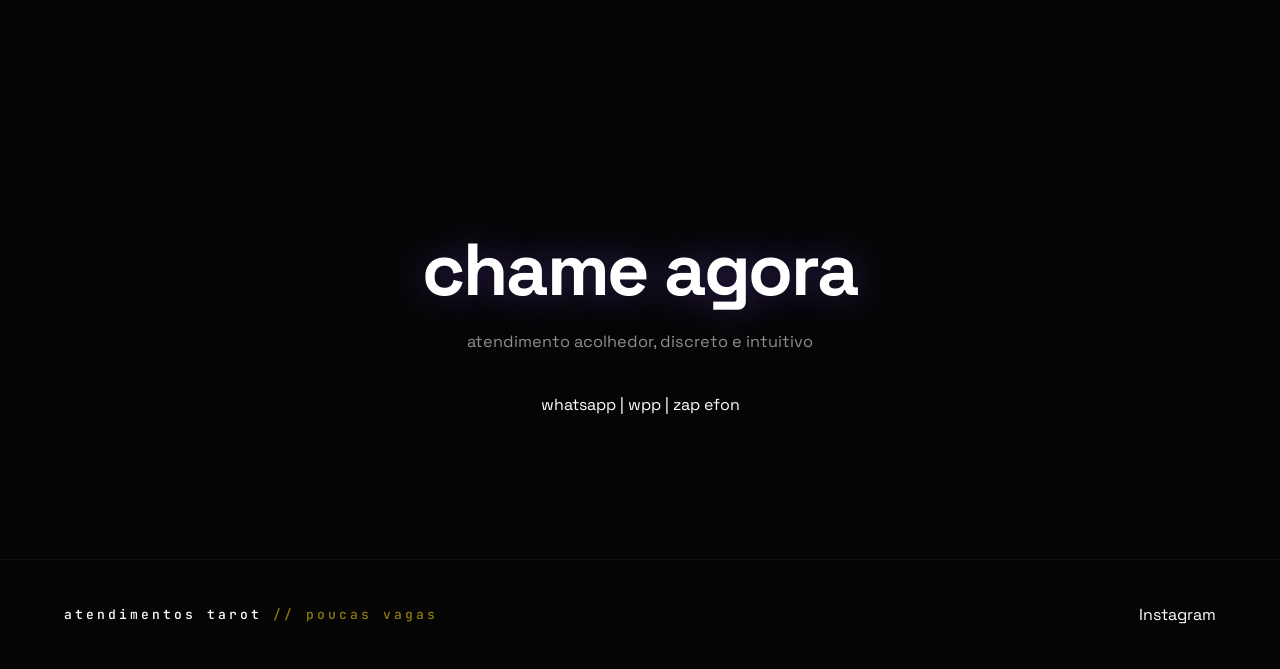
==== commit 3a06793e: "textos - ultima versão" ====
--- a/index.html
+++ b/index.html
@@ -137,7 +137,7 @@
               <div class="p-num">6</div>
               <div>
                 <div class="p-label">CRISTAIS</div>
-                <div class="p-meta">+ adicionais p energizar r$ 20,00</div>
+                <div class="p-meta">+ adicionais p energizar r$ 10,00</div>
               </div>
             </div>
             <div class="panel-face panel-face--image">
@@ -152,7 +152,7 @@
               <div class="p-num">7</div>
               <div>
                 <div class="p-label">SALMOS HOODOO</div>
-                <div class="p-meta">+ adicionais p energizar r$ 20,00</div>
+                <div class="p-meta">+ adicionais p energizar r$ 10,00</div>
               </div>
             </div>
             <div class="panel-face panel-face--image">
@@ -167,7 +167,7 @@
               <div class="p-num">8</div>
               <div>
                 <div class="p-label">INCENSOS</div>
-                <div class="p-meta">+ adicionais p energizar r$ 20,00</div>
+                <div class="p-meta">+ adicionais p energizar r$ 10,00</div>
               </div>
             </div>
             <div class="panel-face panel-face--image">
@@ -212,7 +212,7 @@
       <div class="hero-text">
         <div class="eyebrow">NA SUA MÃO MAIS FÁCIL DO QUE NUNCA</div>
         <h1> hanna tarot </h1>
-        <p> não fique mais indeciso sobre seu futuro.</p>
+        <p> não fique mais indeciso sobre seu futuro</p>
       </div>
     </div>
   </div>
@@ -248,7 +248,7 @@
   <div class="section-head reveal">
     <div class="eyebrow">// o que é o tarot</div>
     <h2>um caminho para o autoconhecimento</h2>
-    <p>muitas pessoas associam o tarot à adivinhação do futuro mas a verdade é que ele é muito mais do que isso -em sua essência o Tarot é uma poderosa ferramenta de autoconhecimento e reflexão.</p>
+    <p>muitas pessoas associam o tarot à adivinhação do futuro mas a verdade é que ele é muito mais do que isso -em sua essência o tarot é uma poderosa ferramenta de autoconhecimento e reflexão.</p>
   </div>
   <div class="features" id="capabilities">
     <div class="feature reveal">
@@ -271,9 +271,9 @@
 
 <section class="cta" id="launch">
   <div class="reveal">
-    <h2>fale comigo</h2>
+    <h2>chame agora</h2>
     <p>atendimento acolhedor, discreto e intuitivo</p>
-    <a href="https://wa.me/5511998536426" target="_blank" rel="noopener noreferrer">zap</a>
+    <a href="https://wa.me/5511998536426" target="_blank" rel="noopener noreferrer">whatsapp | wpp | zap efon</a>
   </div>
 </section>
 
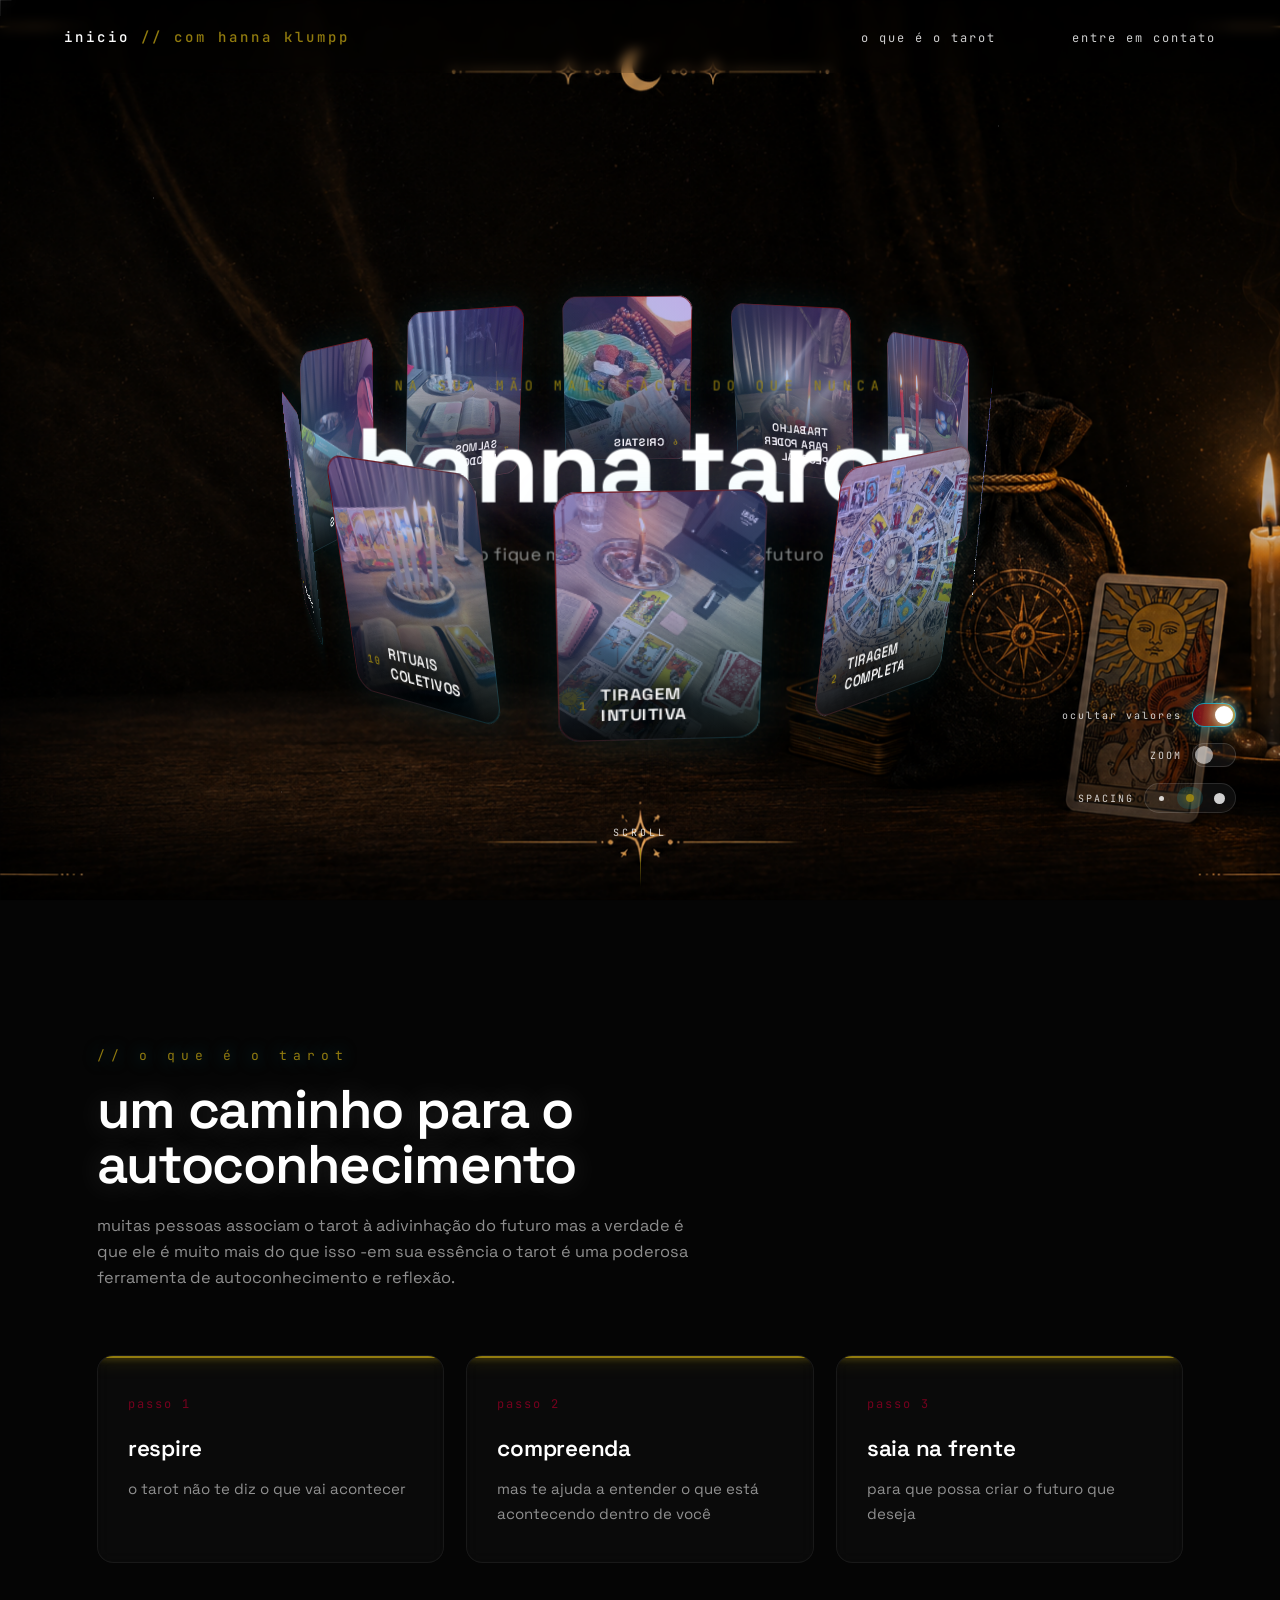
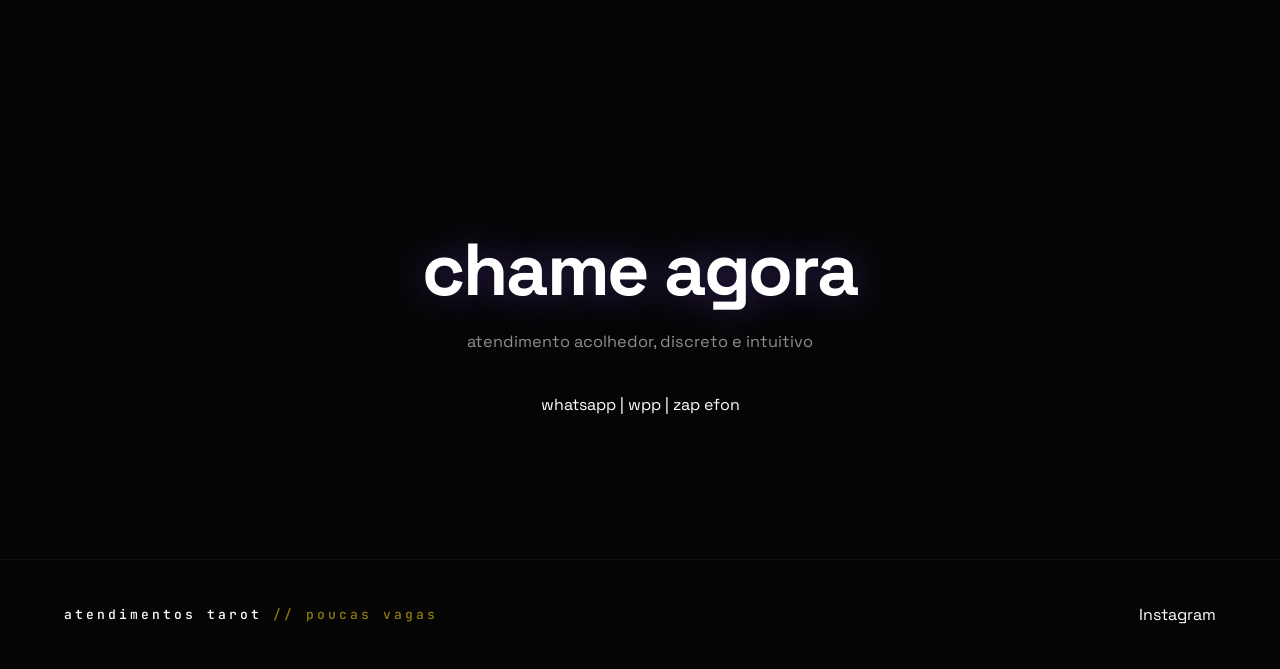
==== commit f37baf7e: "inseri imagem tarot no mobile" ====
--- a/index.html
+++ b/index.html
@@ -2,7 +2,7 @@
 <html lang="en">
 <head>
   <meta charset="UTF-8">
-  <title>Portfólio Hanna Klumpp</title>
+  <title>hanna tarot</title>
   <!-- link para o CSS -->
   <link rel="stylesheet" href="taroapp/src/main/resource/static/tooplate-2167-orbital-style.css">
   <!-- link para o JS -->
@@ -51,6 +51,10 @@
   <a href="#launch">entre em contato</a>
 </div>
 
+ <div class="topo-mobile">
+    <img src="images/minha-imagem.png" alt="Topo Mobile">
+ </div>
+
 <header class="hero">
   <div class="stage">
     <div class="parallax">
@@ -285,6 +289,5 @@
 </footer>
 
 <script src="tooplate-2167-orbital-script.js"></script>
-
 </body>
 </html>
--- a/tooplate-2167-orbital-style.css
+++ b/tooplate-2167-orbital-style.css
@@ -667,3 +667,17 @@
   display: inline-block;
   max-width: 300px; /* controla largura */
 }
+.topo-mobile {
+    display: none;
+}@media (max-width: 768px) {
+    .topo-mobile {
+        display: block;
+        text-align: center;
+        margin: 10px 0;
+    }
+
+    .topo-mobile img {
+        max-width: 100%;
+        height: auto;
+    }
+}
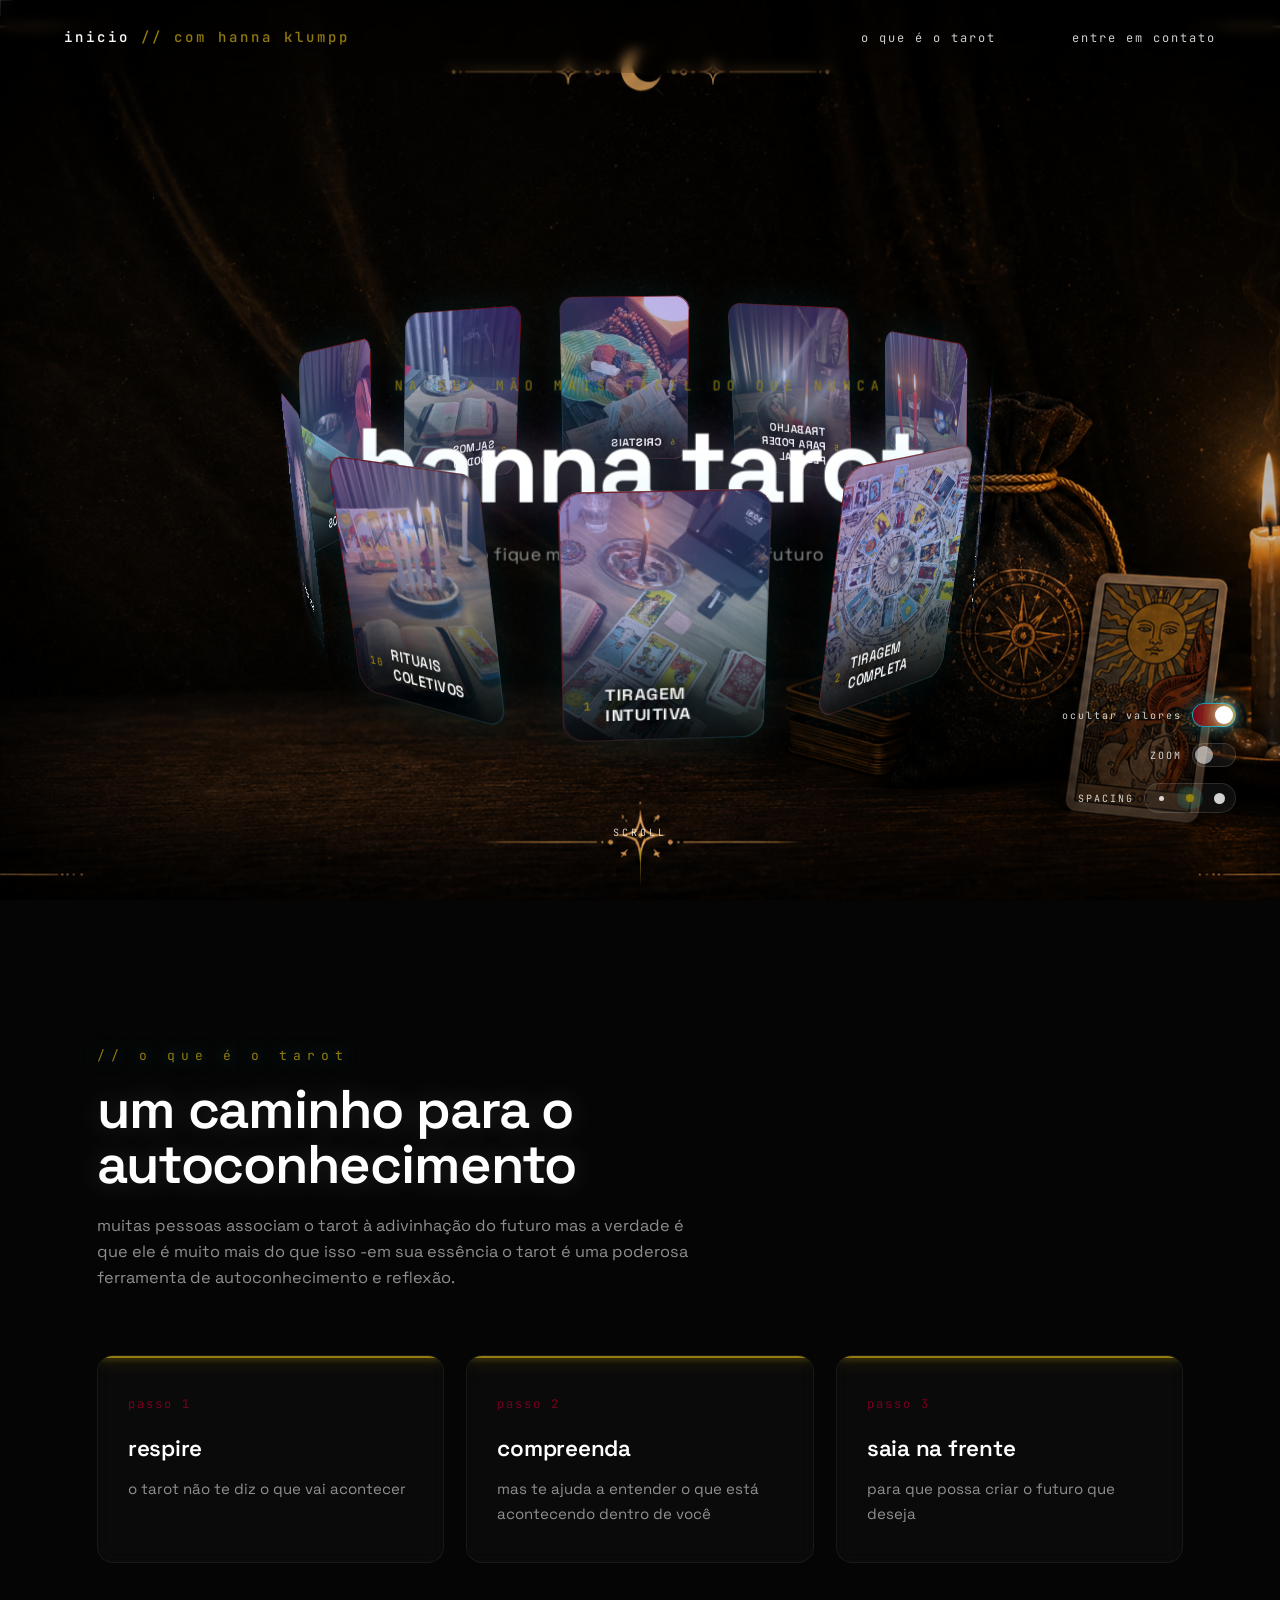
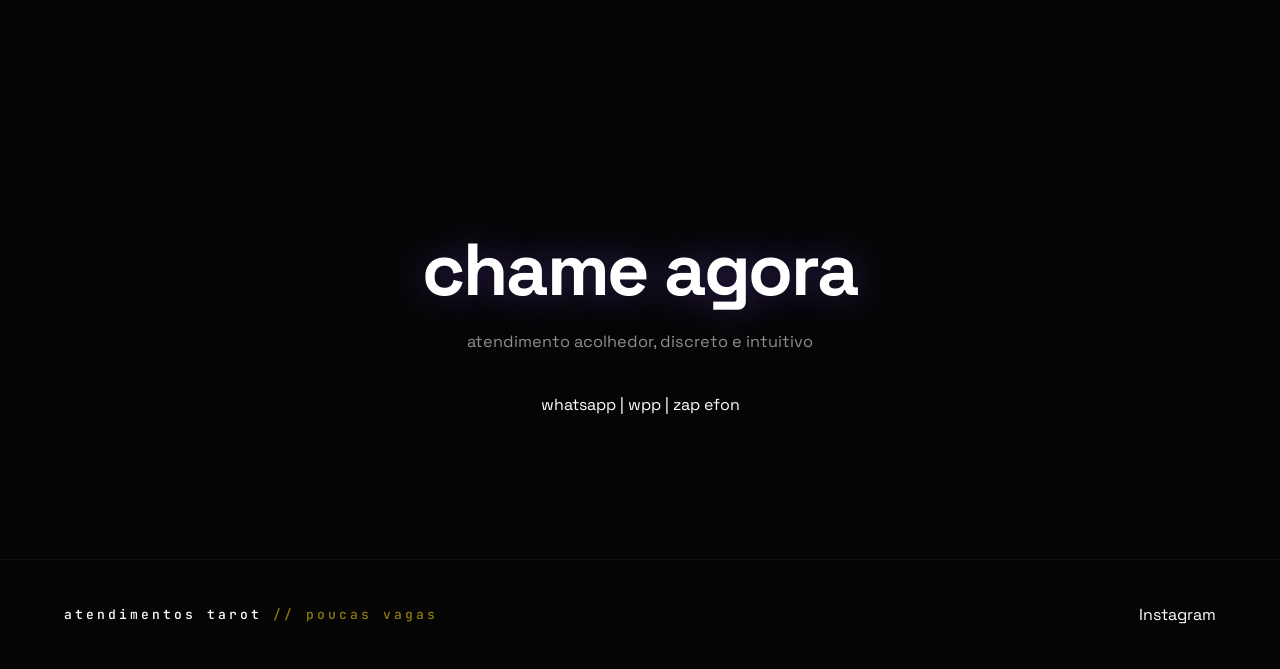
==== commit b704ba47: "ajuste imagem tarot" ====
--- a/index.html
+++ b/index.html
@@ -29,6 +29,9 @@
 </head>
 
 <body class="visuals-on">
+<div class="topo-mobile">
+  <img src="images/minha-imagem.png" alt="Topo Mobile">
+</div>
 <img src="images/banner.png" alt="Banner do site">
 <div class="aura"></div>
 <div class="stars"></div>
@@ -51,9 +54,7 @@
   <a href="#launch">entre em contato</a>
 </div>
 
- <div class="topo-mobile">
-    <img src="images/minha-imagem.png" alt="Topo Mobile">
- </div>
+
 
 <header class="hero">
   <div class="stage">
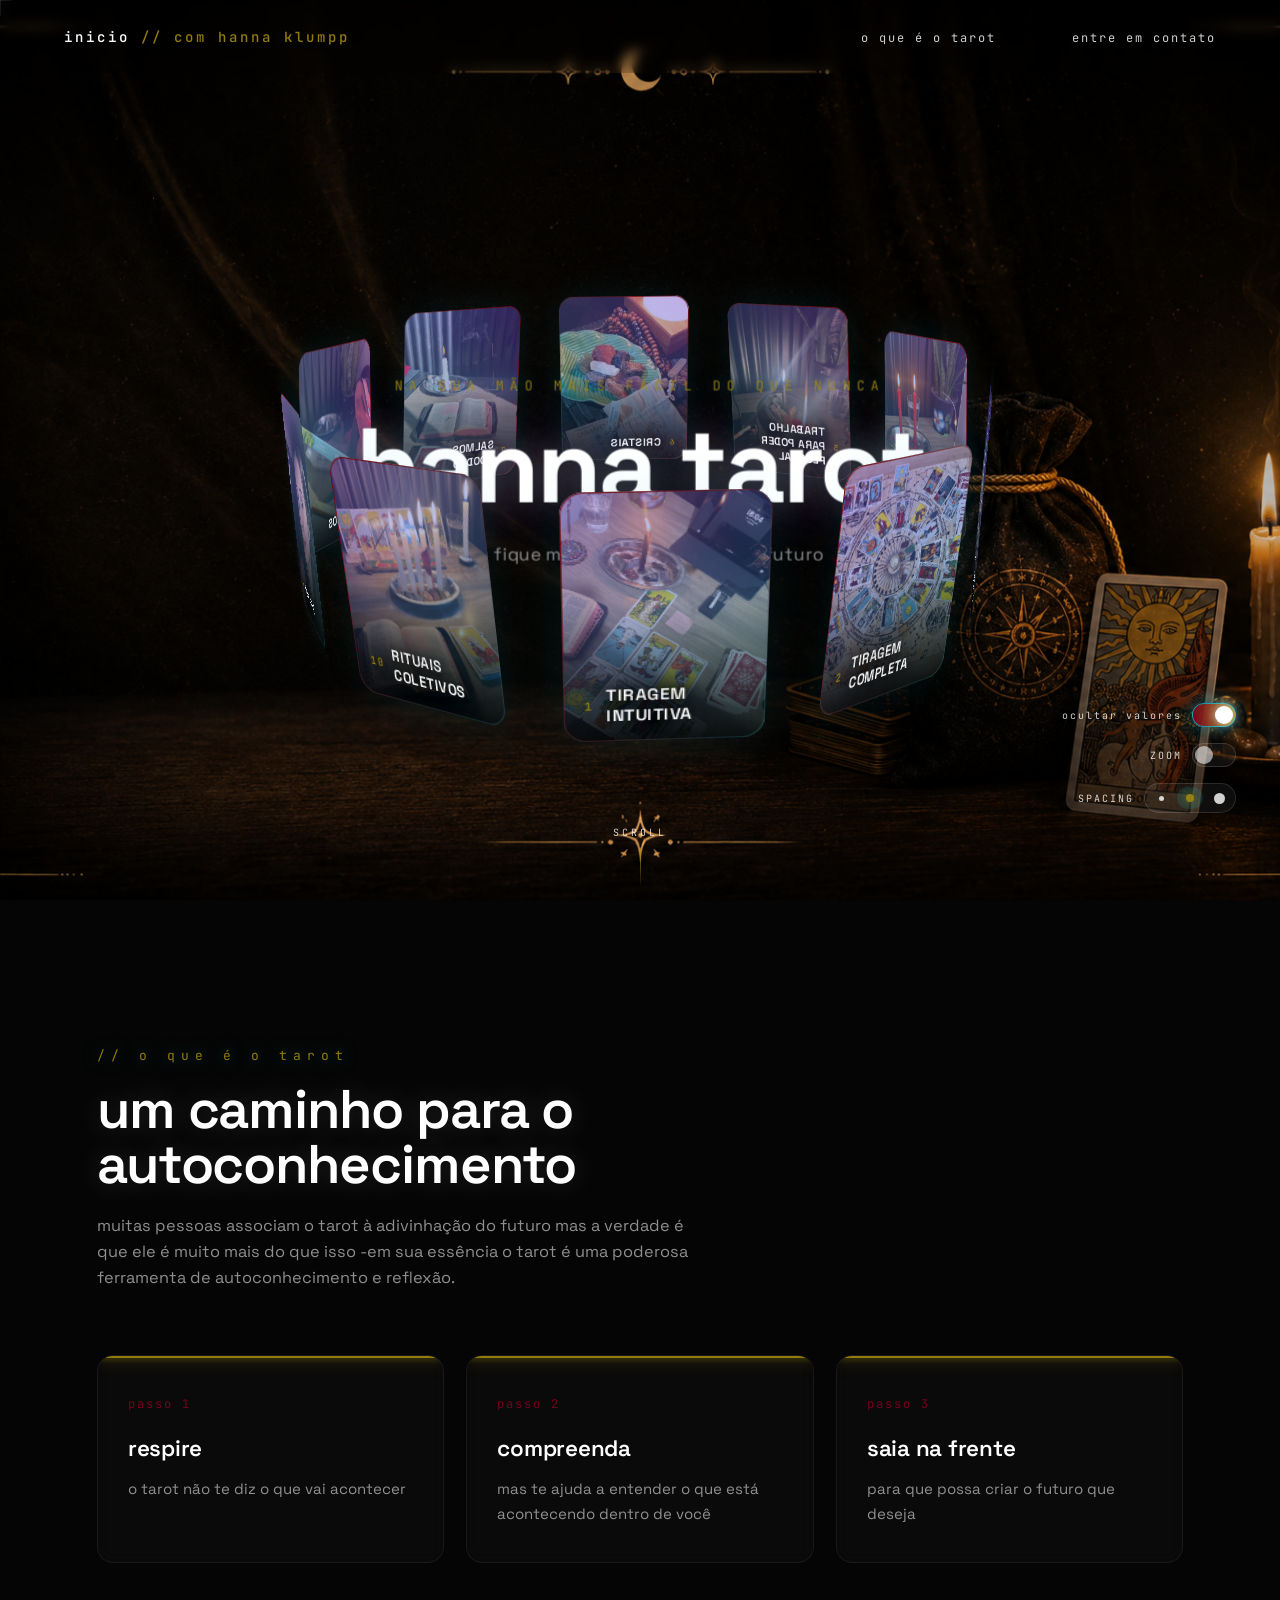
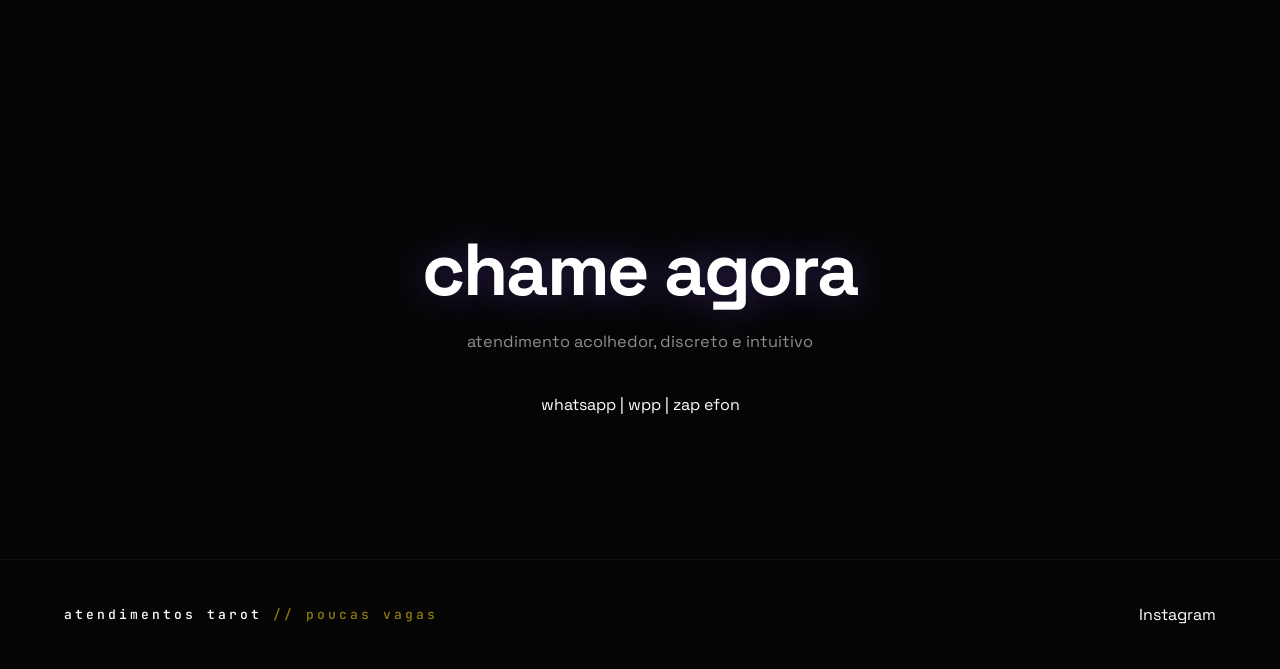
==== commit b4914daf: "alterações foto e espaço mobile" ====
--- a/index.html
+++ b/index.html
@@ -29,9 +29,6 @@
 </head>
 
 <body class="visuals-on">
-<div class="topo-mobile">
-  <img src="images/minha-imagem.png" alt="Topo Mobile">
-</div>
 <img src="images/banner.png" alt="Banner do site">
 <div class="aura"></div>
 <div class="stars"></div>
@@ -54,7 +51,9 @@
   <a href="#launch">entre em contato</a>
 </div>
 
-
+<div class="topo-mobile">
+  <img src="images/minha-imagem.png" alt="Topo Mobile">
+</div>
 
 <header class="hero">
   <div class="stage">
--- a/tooplate-2167-orbital-style.css
+++ b/tooplate-2167-orbital-style.css
@@ -147,7 +147,7 @@
   align-items: center;
   justify-content: center;
   gap: 30px;
-  padding: 80px 24px;
+  padding: 40px 24px;
   overflow-y: auto;
   opacity: 0;
   visibility: hidden;
@@ -680,4 +680,12 @@
         max-width: 100%;
         height: auto;
     }
-}+}.topo-mobile {
+  position: relative;
+  z-index: 10;
+}
+.topo-mobile img {
+  display: block;
+  max-width: 100%;
+  height: auto;
+}
